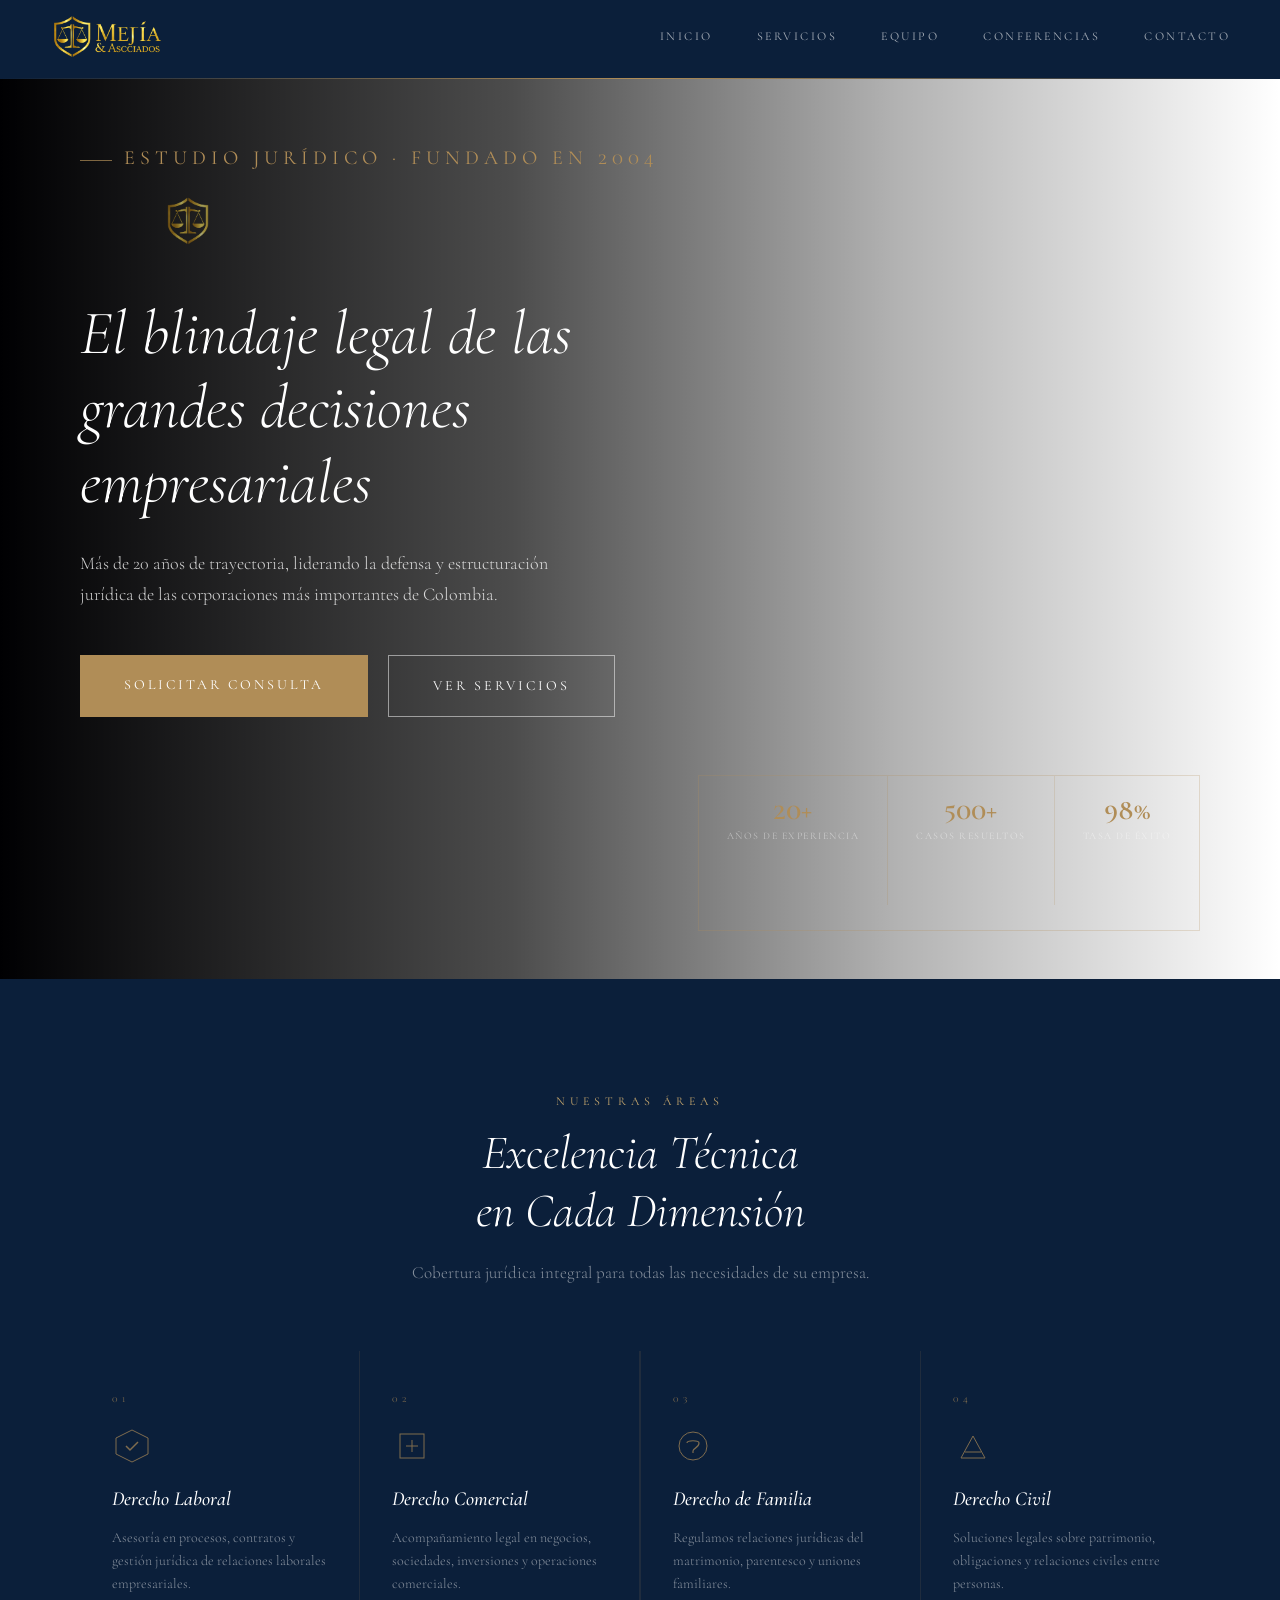
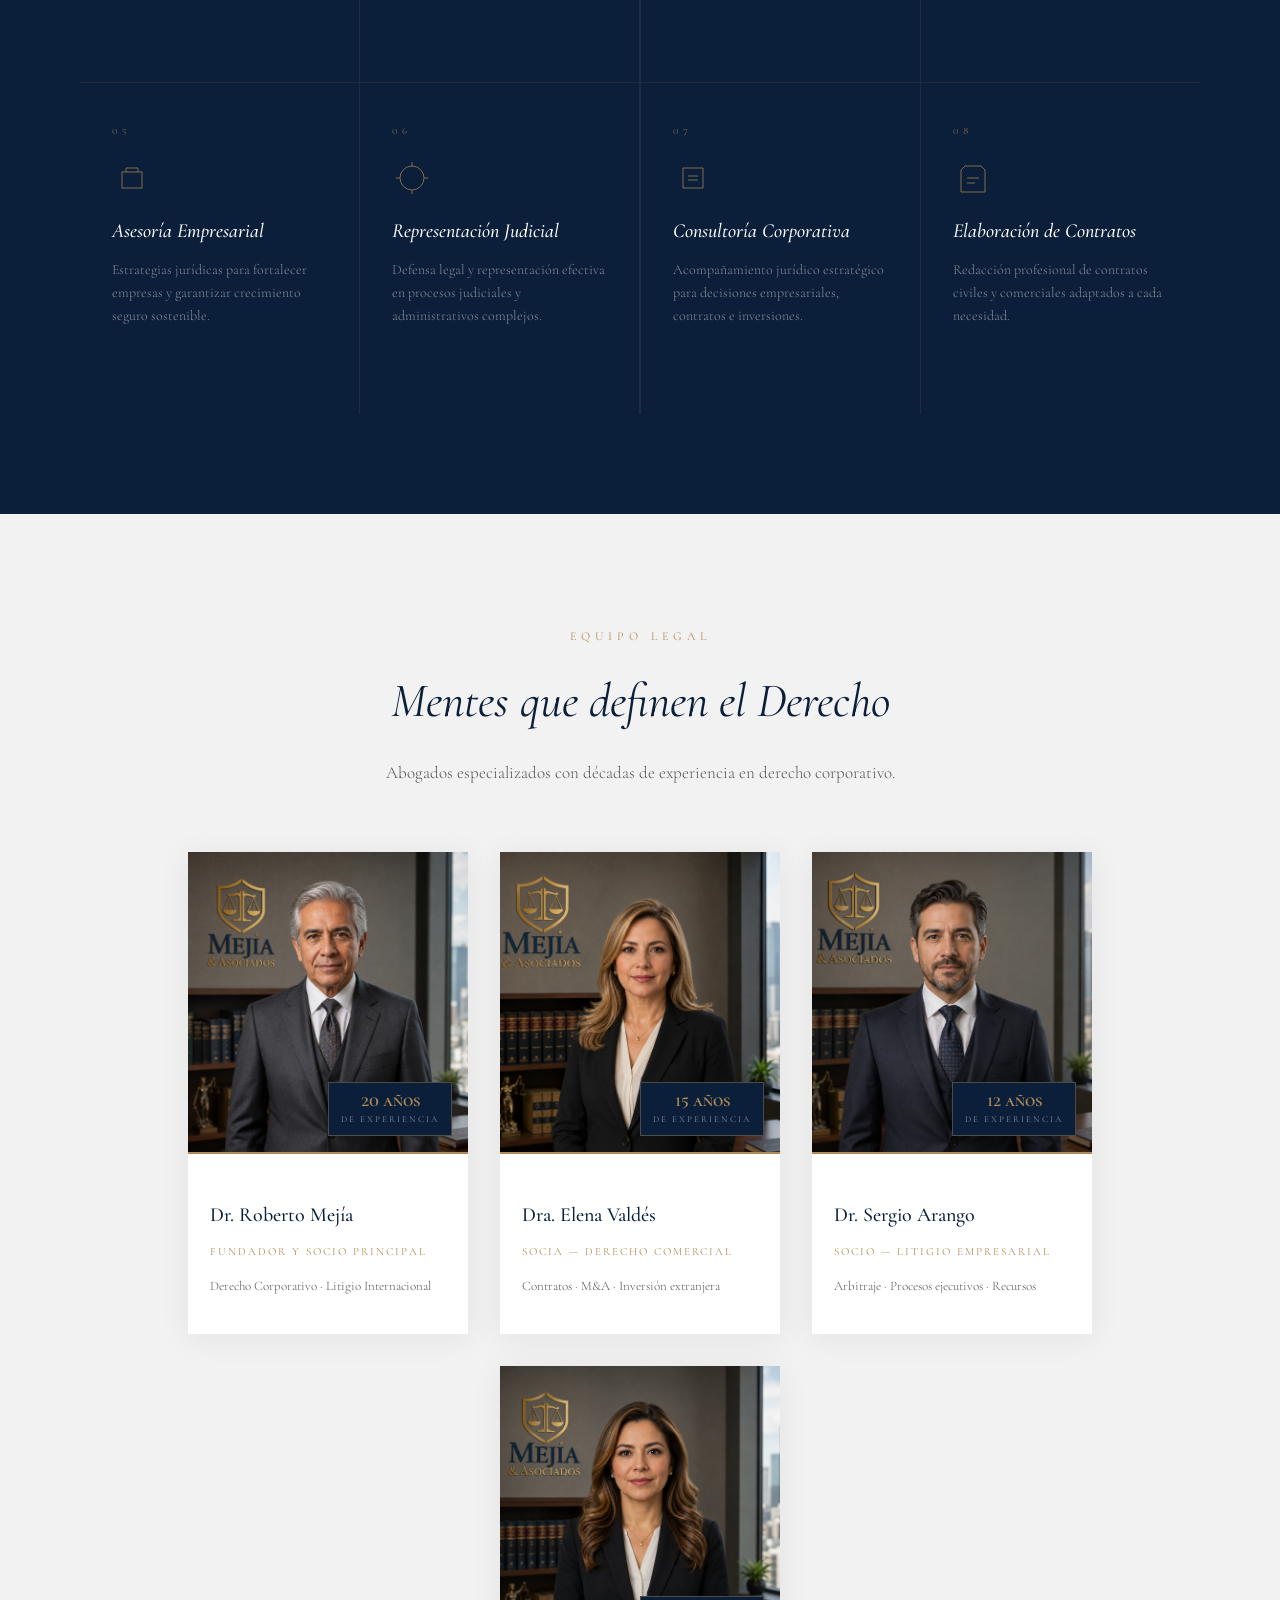
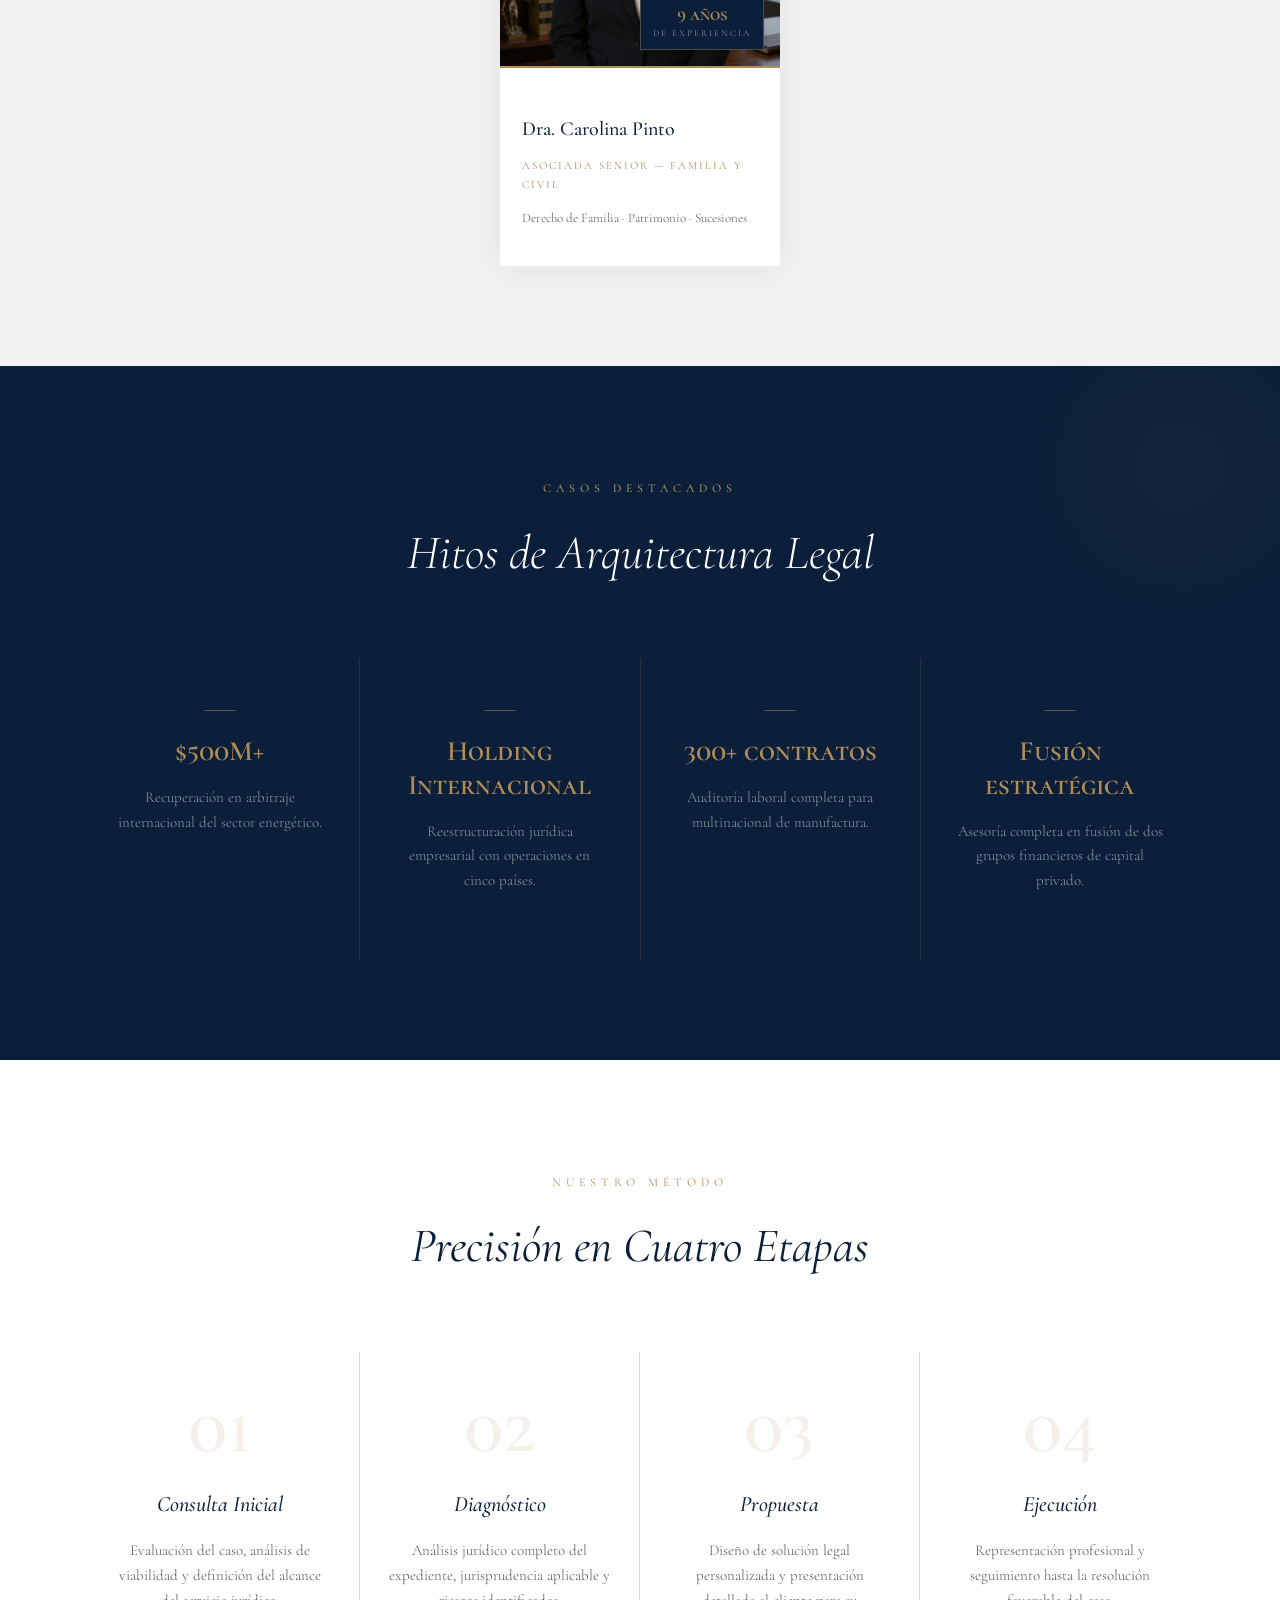
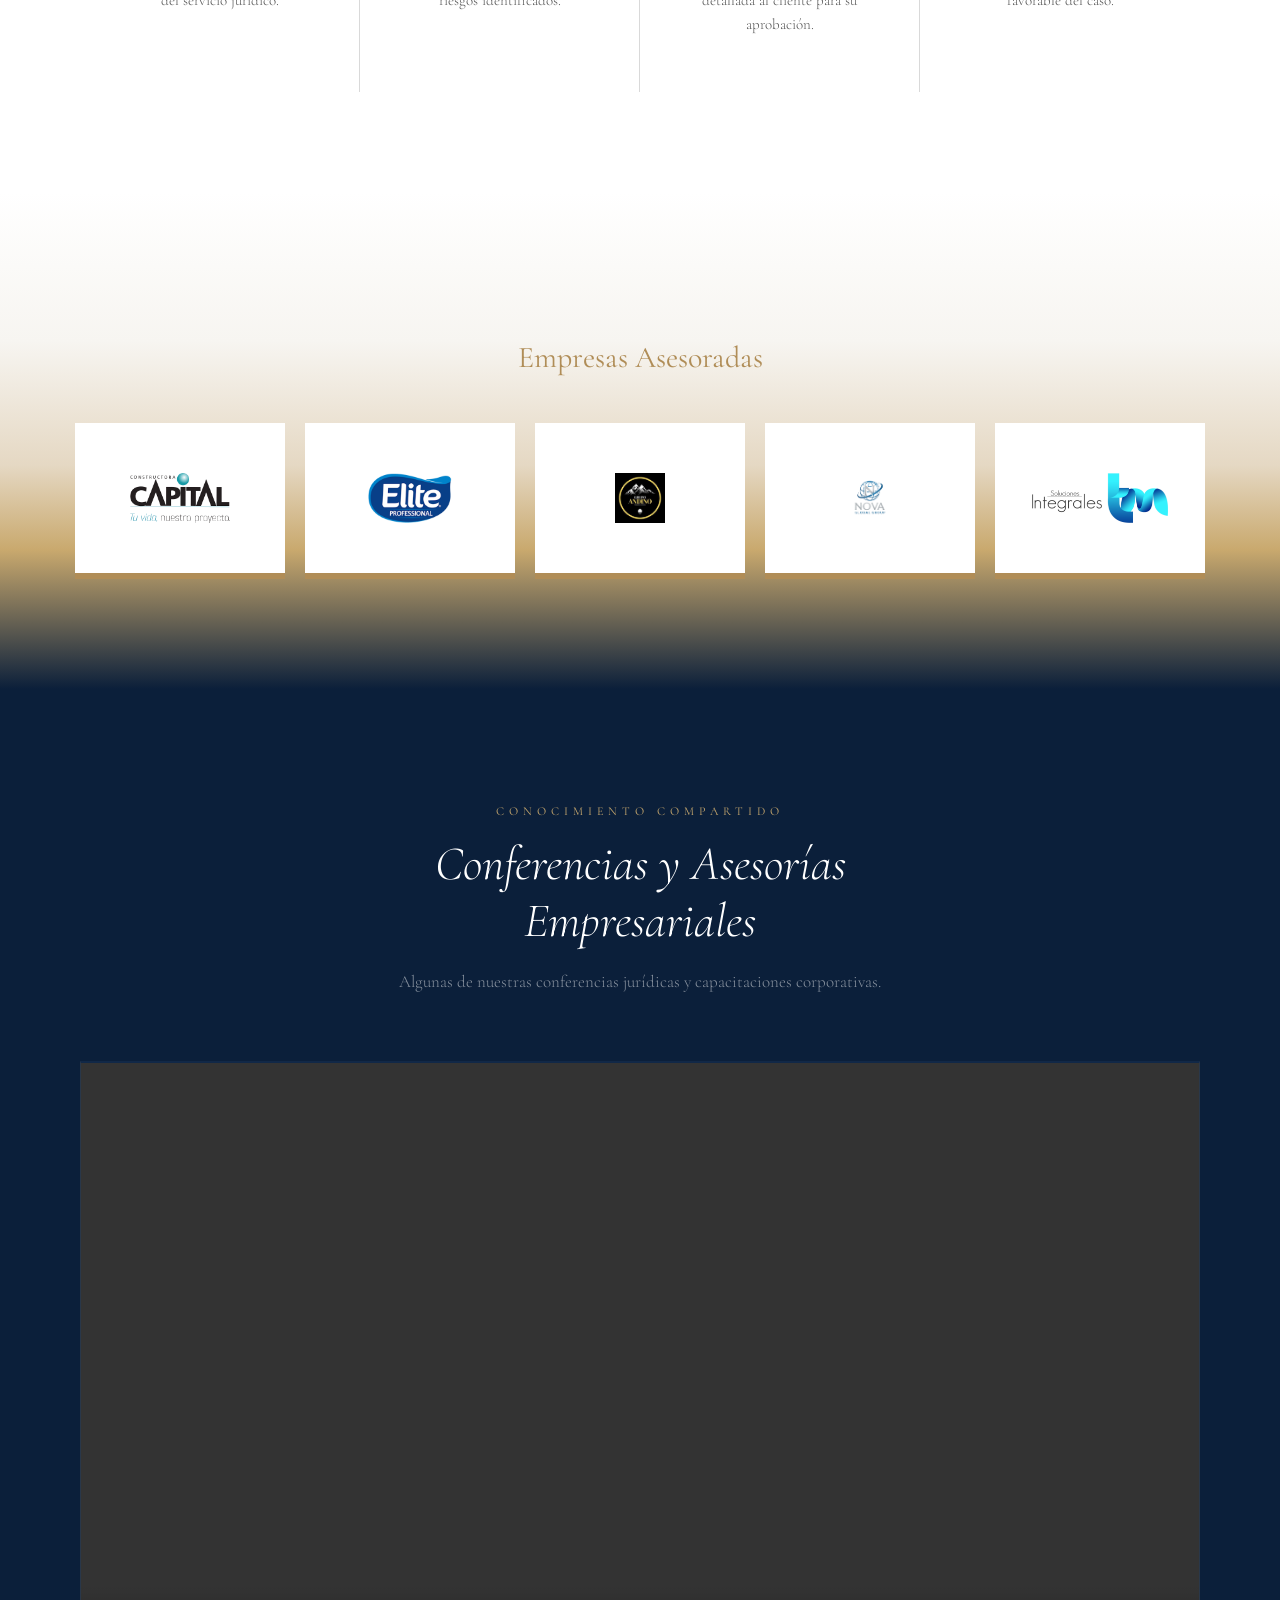
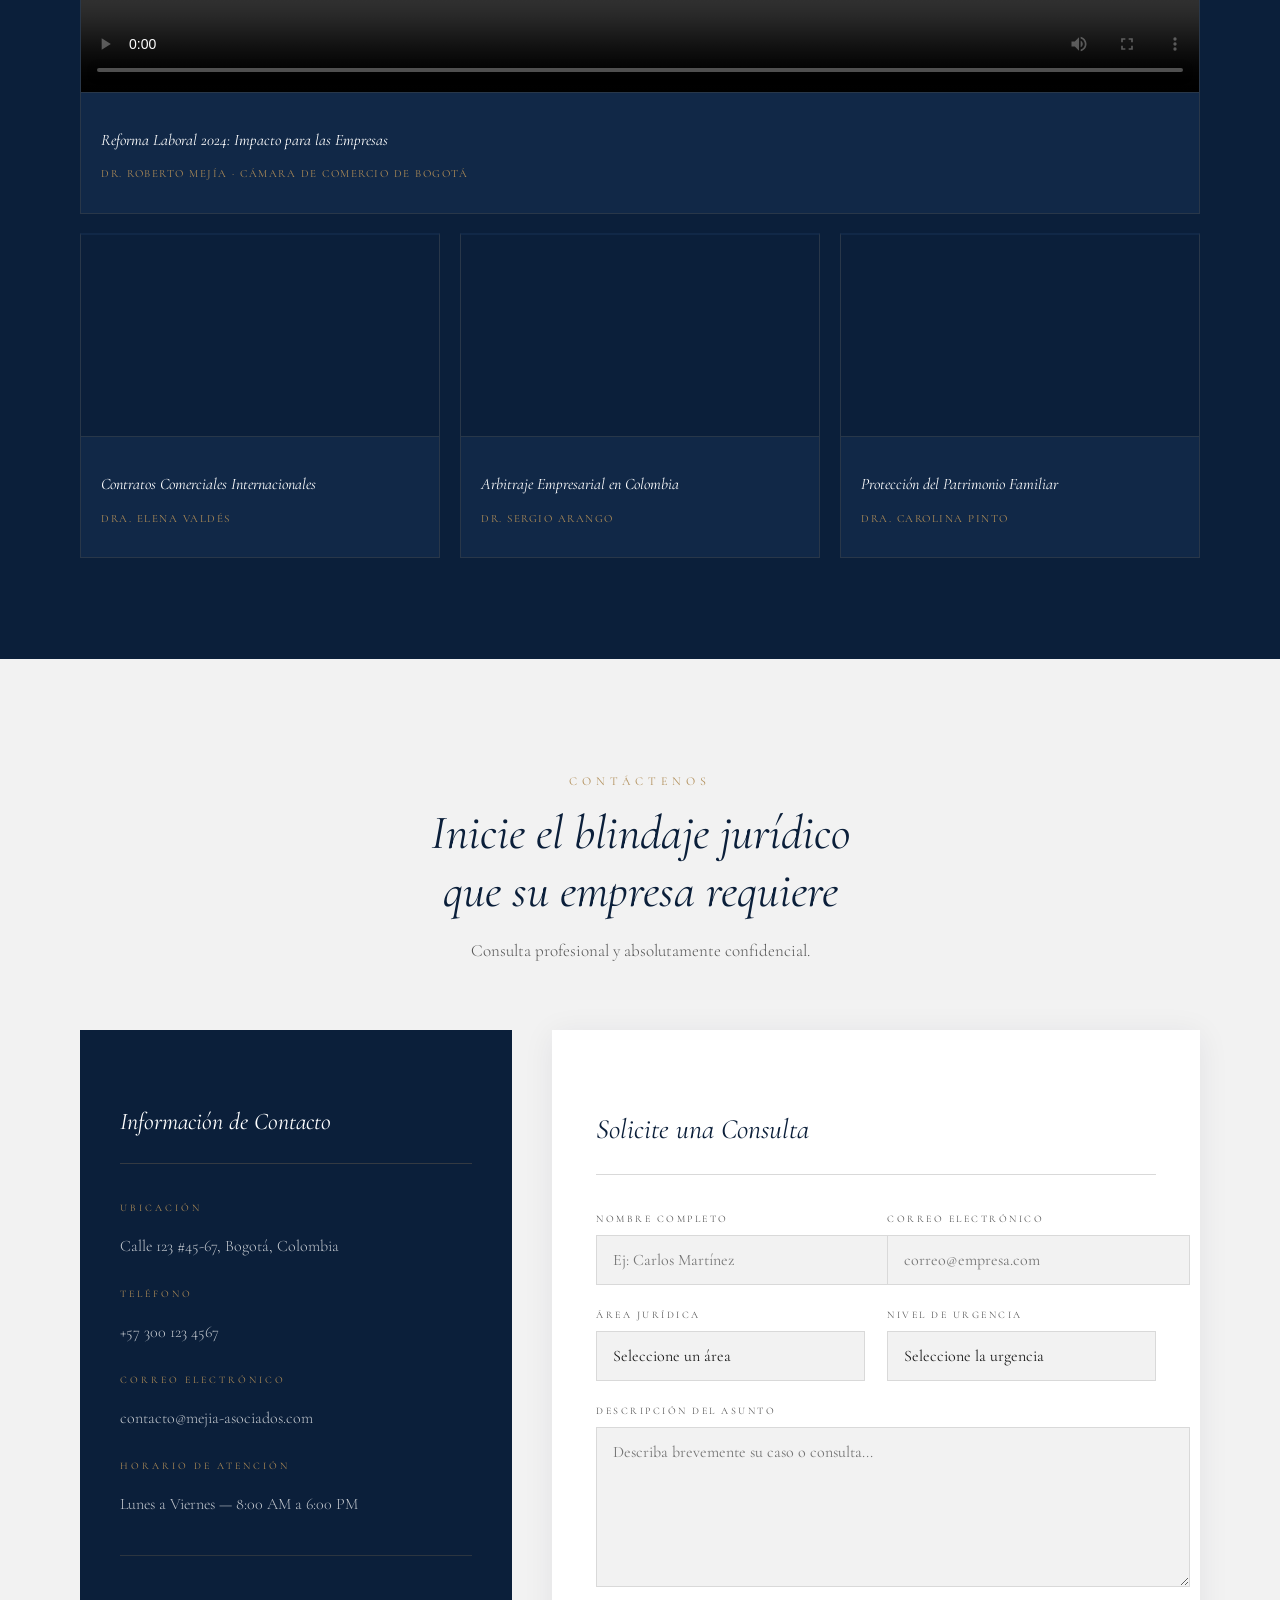
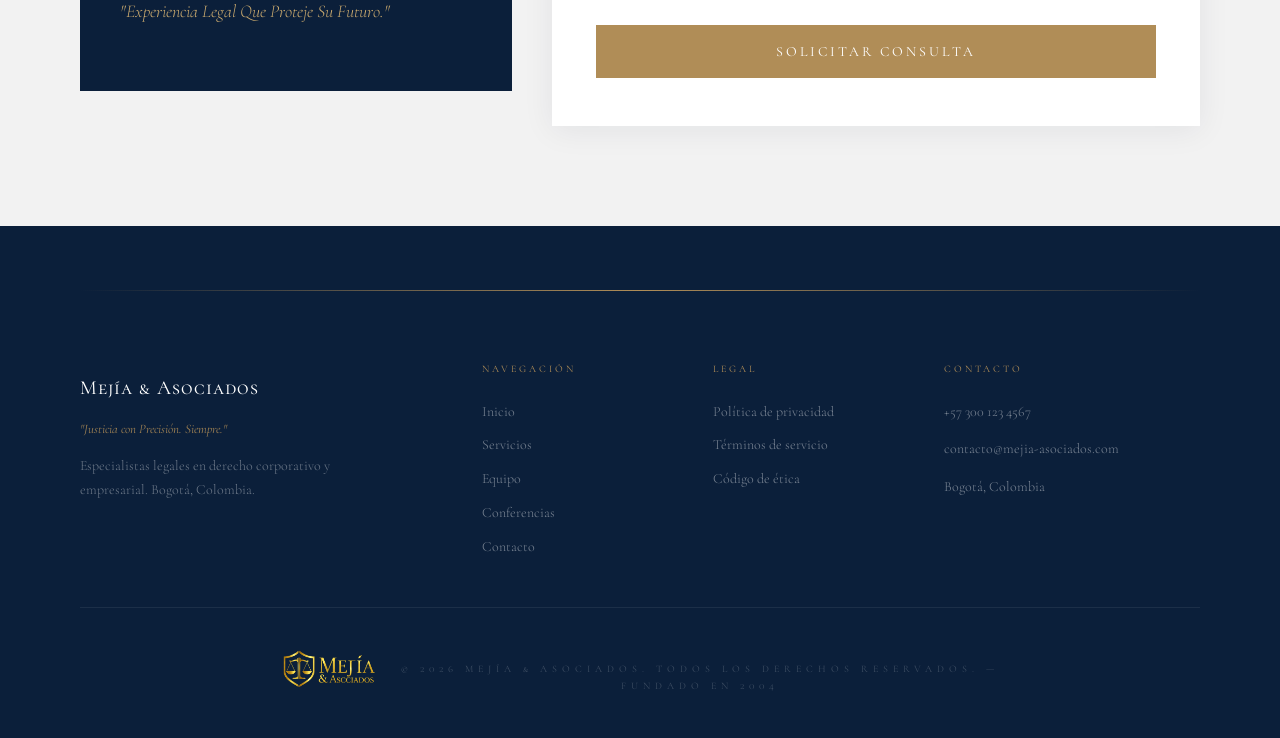
==== Abogados-main/brief.html @ e458cadb "Add files via upload" ====
<!DOCTYPE html>
<html lang="es">
<head>
    <meta charset="UTF-8">
    <meta name="viewport" content="width=device-width, initial-scale=1.0">
    <title>Mejía & Asociados — Estudio Jurídico</title>
    <link rel="stylesheet" href="style.css">
    <link rel="preconnect" href="https://fonts.googleapis.com">
    <link href="https://fonts.googleapis.com/css2?family=Cormorant+Garamond:ital,wght@0,300;0,400;0,500;0,600;0,700;1,300;1,400&family=Cormorant+SC:wght@300;400;500;600&display=swap" rel="stylesheet">
</head>
<body>


    <!--!SECCIÓN 1: ENCABEZADO
                    <!--*       Barra de navegación superior con logo y menú.
                    <!--*       El menú hamburguesa funciona con checkbox + label -->
    <header class="encabezado" id="inicio">

        <div class="encabezado__marca">
            <img class="encabezado__logo-banner"
                src="./img/logomj.png"
                alt="Mejía & Asociados">
        </div>

        <nav class="encabezado__nav" id="navegacion" role="navigation" aria-label="Navegación principal">
            <a class="enlace-nav" href="#inicio">Inicio</a>
            <a class="enlace-nav" href="#areas">Servicios</a>
            <a class="enlace-nav" href="#equipo">Equipo</a>
            <a class="enlace-nav" href="#conferencias">Conferencias</a>
            <a class="enlace-nav" href="#contacto">Contacto</a>
        </nav>

        <input type="checkbox" id="menu-activo" class="menu-activo" aria-hidden="true">
        <label for="menu-activo" class="menu-hamburguesa" aria-label="Abrir menú">
            <span></span><span></span><span></span>
        </label>

    </header>


    <!--!SECCIÓN 2: HERO / INICIO
            <!--*   Video de fondo + contenido + métricas flotantes.
            <!--*   Orden de capas (de fondo a frente):
            <!--*       1. video-fondo
            <!--*       2. degradado negro
            <!--*       3. patrón de puntos
            <!--*       4. contenido (título + botones)
            <!--*       5. métricas flotantes-->
    <section class="inicio" id="hero">

        <div class="inicio__contenedor-video">
            <video autoplay muted loop playsinline class="inicio__video-fondo">
                <source src="https://dl.dropbox.com/scl/fi/7dvm16bgu7j31hagz6p38/INTRODUCION.mp4?rlkey=zxrcnvhyy67lka468pvtw8rt9&st=ph2h5szb&dl=0" type="video/mp4">
            </video>
            <div class="inicio__degradado" aria-hidden="true"></div>
        </div>

        <div class="inicio__contenido">
            <span class="inicio__etiqueta">Estudio Jurídico · Fundado en 2004</span>

            <div class="inicio__banner" aria-hidden="true">
                <span class="banner-linea"></span>
                <img src="./img/icono_logo.png" alt="Logo Mejía & Asociados" class="inicio__logo">
                <span class="banner-linea"></span>
            </div>

            <h1 class="inicio__titulo">
                El blindaje legal de las<br>
                grandes decisiones<br>
                empresariales
            </h1>

            <p class="inicio__descripcion">
                Más de 20 años de trayectoria, liderando la defensa y estructuración
                jurídica de las corporaciones más importantes de Colombia.
            </p>

            <div class="inicio__botones">
                <a class="boton-principal" href="#contacto">Solicitar Consulta</a>
                <a class="boton-secundario" href="#areas">Ver Servicios</a>
            </div>
        </div>

        <div class="inicio__metricas" aria-hidden="true">
            <div class="inicio__metrica">
                <span class="inicio__metrica-numero">20+</span>
                <span class="inicio__metrica-texto">Años de experiencia</span>
            </div>
            <div class="inicio__metrica">
                <span class="inicio__metrica-numero">500+</span>
                <span class="inicio__metrica-texto">Casos resueltos</span>
            </div>
            <div class="inicio__metrica">
                <span class="inicio__metrica-numero">98%</span>
                <span class="inicio__metrica-texto">Tasa de éxito</span>
            </div>
        </div>

    </section>


    <!--!SECCIÓN 3: ÁREAS DE PRÁCTICA
        8 tarjetas en grid de 4 columnas.
        Los íconos son SVG inline (sin imágenes externas).
        -->
    <section class="areas" id="areas">

        <div class="areas__encabezado">
            <p class="etiqueta-seccion etiqueta-seccion--clara">Nuestras Áreas</p>
            <h2 class="areas__titulo">Excelencia Técnica<br>en Cada Dimensión</h2>
            <p class="areas__subtitulo">Cobertura jurídica integral para todas las necesidades de su empresa.</p>
        </div>

        <div class="areas__cuadricula">

            <article class="tarjeta-area">
                <span class="tarjeta-area__numero">01</span>
                <div class="tarjeta-area__icono" aria-hidden="true">
                    <svg viewBox="0 0 40 40" xmlns="http://www.w3.org/2000/svg">
                        <path d="M20 4 L36 12 L36 28 L20 36 L4 28 L4 12 Z" fill="none" stroke="#B08D57" stroke-width="1"/>
                        <path d="M14 20 L18 24 L26 16" fill="none" stroke="#B08D57" stroke-width="1.5"/>
                    </svg>
                </div>
                <h3 class="tarjeta-area__nombre">Derecho Laboral</h3>
                <p class="tarjeta-area__descripcion">Asesoría en procesos, contratos y gestión jurídica de relaciones laborales empresariales.</p>
                <span class="tarjeta-area__mas" aria-hidden="true">→
                    <span class="precio_area">$500.000</span>
                </span>
        
            </article>

            <article class="tarjeta-area">
                <span class="tarjeta-area__numero">02</span>
                <div class="tarjeta-area__icono" aria-hidden="true">
                    <svg viewBox="0 0 40 40" xmlns="http://www.w3.org/2000/svg">
                        <rect x="8" y="8" width="24" height="24" fill="none" stroke="#B08D57" stroke-width="1"/>
                        <line x1="14" y1="20" x2="26" y2="20" stroke="#B08D57" stroke-width="1"/>
                        <line x1="20" y1="14" x2="20" y2="26" stroke="#B08D57" stroke-width="1"/>
                    </svg>
                </div>
                <h3 class="tarjeta-area__nombre">Derecho Comercial</h3>
                <p class="tarjeta-area__descripcion">Acompañamiento legal en negocios, sociedades, inversiones y operaciones comerciales.</p>
                <span class="tarjeta-area__mas" aria-hidden="true">→
                        <span>$700.000</span>
                </span>
                
            </article>

            <article class="tarjeta-area">
                <span class="tarjeta-area__numero">03</span>
                <div class="tarjeta-area__icono" aria-hidden="true">
                    <svg viewBox="0 0 40 40" xmlns="http://www.w3.org/2000/svg">
                        <circle cx="20" cy="20" r="14" fill="none" stroke="#B08D57" stroke-width="1"/>
                        <path d="M14 17 C14 14 26 14 26 17 C26 22 20 22 20 25 L20 27" fill="none" stroke="#B08D57" stroke-width="1.2"/>
                    </svg>
                </div>
                <h3 class="tarjeta-area__nombre">Derecho de Familia</h3>
                <p class="tarjeta-area__descripcion">Regulamos relaciones jurídicas del matrimonio, parentesco y uniones familiares.</p>
                <span class="tarjeta-area__mas" aria-hidden="true">→
                        <span class="precio_area">$400.000</span>
                </span>
            </article>

            <article class="tarjeta-area">
                <span class="tarjeta-area__numero">04</span>
                <div class="tarjeta-area__icono" aria-hidden="true">
                    <svg viewBox="0 0 40 40" xmlns="http://www.w3.org/2000/svg">
                        <path d="M8 32 L20 10 L32 32 Z" fill="none" stroke="#B08D57" stroke-width="1"/>
                        <line x1="12" y1="26" x2="28" y2="26" stroke="#B08D57" stroke-width="1"/>
                    </svg>
                </div>
                <h3 class="tarjeta-area__nombre">Derecho Civil</h3>
                <p class="tarjeta-area__descripcion">Soluciones legales sobre patrimonio, obligaciones y relaciones civiles entre personas.</p>
                <span class="tarjeta-area__mas" aria-hidden="true">→
                    <span class="precio_area">$450.000</span>
                </span>
                
            </article>

            <article class="tarjeta-area">
                <span class="tarjeta-area__numero">05</span>
                <div class="tarjeta-area__icono" aria-hidden="true">
                    <svg viewBox="0 0 40 40" xmlns="http://www.w3.org/2000/svg">
                        <rect x="10" y="14" width="20" height="16" fill="none" stroke="#B08D57" stroke-width="1"/>
                        <path d="M14 14 L14 10 L26 10 L26 14" fill="none" stroke="#B08D57" stroke-width="1"/>
                    </svg>
                </div>
                <h3 class="tarjeta-area__nombre">Asesoría Empresarial</h3>
                <p class="tarjeta-area__descripcion">Estrategias jurídicas para fortalecer empresas y garantizar crecimiento seguro sostenible.</p>
                <span class="tarjeta-area__mas" aria-hidden="true">→
                    <span class="precio_area">$900.000</span>
                </span>
                
            </article>

            <article class="tarjeta-area">
                <span class="tarjeta-area__numero">06</span>
                <div class="tarjeta-area__icono" aria-hidden="true">
                    <svg viewBox="0 0 40 40" xmlns="http://www.w3.org/2000/svg">
                        <circle cx="20" cy="20" r="12" fill="none" stroke="#B08D57" stroke-width="1"/>
                        <path d="M20 8 L20 4 M32 20 L36 20 M20 32 L20 36 M8 20 L4 20" stroke="#B08D57" stroke-width="1"/>
                    </svg>
                </div>
                <h3 class="tarjeta-area__nombre">Representación Judicial</h3>
                <p class="tarjeta-area__descripcion">Defensa legal y representación efectiva en procesos judiciales y administrativos complejos.</p>
                <span class="tarjeta-area__mas" aria-hidden="true">→
                    <span class="precio_area">$1.2000.000</span>
                </span>
                    
            </article>

            <article class="tarjeta-area">
                <span class="tarjeta-area__numero">07</span>
                <div class="tarjeta-area__icono" aria-hidden="true">
                    <svg viewBox="0 0 40 40" xmlns="http://www.w3.org/2000/svg">
                        <path d="M10 10 L30 10 L30 30 L10 30 Z" fill="none" stroke="#B08D57" stroke-width="1"/>
                        <line x1="15" y1="18" x2="25" y2="18" stroke="#B08D57" stroke-width="1"/>
                        <line x1="15" y1="22" x2="25" y2="22" stroke="#B08D57" stroke-width="1"/>
                    </svg>
                </div>
                <h3 class="tarjeta-area__nombre">Consultoría Corporativa</h3>
                <p class="tarjeta-area__descripcion">Acompañamiento jurídico estratégico para decisiones empresariales, contratos e inversiones.</p>
                <span class="tarjeta-area__mas" aria-hidden="true">→
                    <span class="precio_area">$1.500.000</span>
                </span>
                
            </article>

            <article class="tarjeta-area">
                <span class="tarjeta-area__numero">08</span>
                <div class="tarjeta-area__icono" aria-hidden="true">
                    <svg viewBox="0 0 40 40" xmlns="http://www.w3.org/2000/svg">
                        <path d="M12 8 L28 8 L32 12 L32 34 L8 34 L8 12 Z" fill="none" stroke="#B08D57" stroke-width="1"/>
                        <line x1="14" y1="20" x2="26" y2="20" stroke="#B08D57" stroke-width="1"/>
                        <line x1="14" y1="25" x2="22" y2="25" stroke="#B08D57" stroke-width="1"/>
                    </svg>
                </div>
                <h3 class="tarjeta-area__nombre">Elaboración de Contratos</h3>
                <p class="tarjeta-area__descripcion">Redacción profesional de contratos civiles y comerciales adaptados a cada necesidad.</p>
                <span class="tarjeta-area__mas" aria-hidden="true">→
                    <span class="precio_area">$350.000</span>
                </span>
                
            </article>

        </div>

    </section>


    <!--!SECCIÓN 4: EQUIPO LEGAL
        <!--*       4 tarjetas de abogados con foto, nombre, cargo y especialidad.
        <!--*       Técnica: Grid de 1 celda en la imagen para superponer capas
        <!--*       (texto de fondo ::before, foto, velo, badge de años)
        
        -->
    <section class="equipo" id="equipo">

        <div class="equipo__encabezado">
            <p class="etiqueta-seccion">Equipo Legal</p>
            <h2 class="equipo__titulo">Mentes que definen el Derecho</h2>
            <p class="equipo__subtitulo">Abogados especializados con décadas de experiencia en derecho corporativo.</p>
        </div>

        <div class="equipo__cuadricula">

            <article class="tarjeta-abogado">
                <div class="tarjeta-abogado__imagen-contenedor">
                    <img src="./img/brief_img/roberto_mejia.png" alt="Dr. Roberto Mejía" class="tarjeta-abogado__imagen">
                    <div class="tarjeta-abogado__velo" aria-hidden="true"></div>
                    <div class="tarjeta-abogado__anios">
                        <span>20 años</span>
                        <small>de experiencia</small>
                    </div>
                </div>
                <div class="tarjeta-abogado__info">
                    <h3 class="tarjeta-abogado__nombre">Dr. Roberto Mejía</h3>
                    <p class="tarjeta-abogado__cargo">Fundador y Socio Principal</p>
                    <p class="tarjeta-abogado__especialidad">Derecho Corporativo · Litigio Internacional</p>
                </div>
            </article>

            <article class="tarjeta-abogado">
                <div class="tarjeta-abogado__imagen-contenedor">
                    <img src="./img/brief_img/elena_valdes.png" alt="Dra. Elena Valdés" class="tarjeta-abogado__imagen">
                    <div class="tarjeta-abogado__velo" aria-hidden="true"></div>
                    <div class="tarjeta-abogado__anios">
                        <span>15 años</span>
                        <small>de experiencia</small>
                    </div>
                </div>
                <div class="tarjeta-abogado__info">
                    <h3 class="tarjeta-abogado__nombre">Dra. Elena Valdés</h3>
                    <p class="tarjeta-abogado__cargo">Socia — Derecho Comercial</p>
                    <p class="tarjeta-abogado__especialidad">Contratos · M&A · Inversión extranjera</p>
                </div>
            </article>

            <article class="tarjeta-abogado">
                <div class="tarjeta-abogado__imagen-contenedor">
                    <img src="./img/brief_img/sergio_arango.png" alt="Dr. Sergio Arango" class="tarjeta-abogado__imagen">
                    <div class="tarjeta-abogado__velo" aria-hidden="true"></div>
                    <div class="tarjeta-abogado__anios">
                        <span>12 años</span>
                        <small>de experiencia</small>
                    </div>
                </div>
                <div class="tarjeta-abogado__info">
                    <h3 class="tarjeta-abogado__nombre">Dr. Sergio Arango</h3>
                    <p class="tarjeta-abogado__cargo">Socio — Litigio Empresarial</p>
                    <p class="tarjeta-abogado__especialidad">Arbitraje · Procesos ejecutivos · Recursos</p>
                </div>
            </article>

            <article class="tarjeta-abogado">
                <div class="tarjeta-abogado__imagen-contenedor">
                    <img src="./img/brief_img/carolina_pinto.png" alt="Dra. Carolina Pinto" class="tarjeta-abogado__imagen">
                    <div class="tarjeta-abogado__velo" aria-hidden="true"></div>
                    <div class="tarjeta-abogado__anios">
                        <span>9 años</span>
                        <small>de experiencia</small>
                    </div>
                </div>
                <div class="tarjeta-abogado__info">
                    <h3 class="tarjeta-abogado__nombre">Dra. Carolina Pinto</h3>
                    <p class="tarjeta-abogado__cargo">Asociada Senior — Familia y Civil</p>
                    <p class="tarjeta-abogado__especialidad">Derecho de Familia · Patrimonio · Sucesiones</p>
                </div>
            </article>

        </div>

    </section>


    <!--!SECCIÓN 5: HITOS / CASOS DESTACADOS
        <!--*        4 tarjetas de casos de éxito (sin nombres reales).
        <!--*        Grid de 4 columnas con separadores dorados.-->
    <section class="hitos" id="hitos">

        <div class="hitos__encabezado">
            <p class="etiqueta-seccion etiqueta-seccion--clara">Casos Destacados</p>
            <h2 class="hitos__titulo">Hitos de Arquitectura Legal</h2>
        </div>

        <div class="hitos__cuadricula">

            <article class="tarjeta-hito">
                <div class="tarjeta-hito__ornamento" aria-hidden="true"></div>
                <span class="tarjeta-hito__cifra">$500M+</span>
                <p class="tarjeta-hito__descripcion">Recuperación en arbitraje internacional del sector energético.</p>
            </article>

            <article class="tarjeta-hito">
                <div class="tarjeta-hito__ornamento" aria-hidden="true"></div>
                <span class="tarjeta-hito__cifra">Holding Internacional</span>
                <p class="tarjeta-hito__descripcion">Reestructuración jurídica empresarial con operaciones en cinco países.</p>
            </article>

            <article class="tarjeta-hito">
                <div class="tarjeta-hito__ornamento" aria-hidden="true"></div>
                <span class="tarjeta-hito__cifra">300+ contratos</span>
                <p class="tarjeta-hito__descripcion">Auditoría laboral completa para multinacional de manufactura.</p>
            </article>

            <article class="tarjeta-hito">
                <div class="tarjeta-hito__ornamento" aria-hidden="true"></div>
                <span class="tarjeta-hito__cifra">Fusión estratégica</span>
                <p class="tarjeta-hito__descripcion">Asesoría completa en fusión de dos grupos financieros de capital privado.</p>
            </article>

        </div>

    </section>


    <!--!SECCIÓN 6: NUESTRO MÉTODO
        <!--*        4 pasos del proceso jurídico en grid de 4 columnas.
        <!--*        Los pasos se separan con border-right (no gap).-->
    <section class="metodo" id="metodo">

        <div class="metodo__encabezado">
            <p class="etiqueta-seccion">Nuestro Método</p>
            <h2 class="metodo__titulo">Precisión en Cuatro Etapas</h2>
        </div>

        <div class="metodo__pasos">

            <article class="paso">
                <div class="paso__numero" aria-hidden="true">01</div>
                <h3 class="paso__nombre">Consulta Inicial</h3>
                <p class="paso__descripcion">Evaluación del caso, análisis de viabilidad y definición del alcance del servicio jurídico.</p>
            </article>

            <article class="paso">
                <div class="paso__numero" aria-hidden="true">02</div>
                <h3 class="paso__nombre">Diagnóstico</h3>
                <p class="paso__descripcion">Análisis jurídico completo del expediente, jurisprudencia aplicable y riesgos identificados.</p>
            </article>

            <article class="paso">
                <div class="paso__numero" aria-hidden="true">03</div>
                <h3 class="paso__nombre">Propuesta</h3>
                <p class="paso__descripcion">Diseño de solución legal personalizada y presentación detallada al cliente para su aprobación.</p>
            </article>

            <article class="paso">
                <div class="paso__numero" aria-hidden="true">04</div>
                <h3 class="paso__nombre">Ejecución</h3>
                <p class="paso__descripcion">Representación profesional y seguimiento hasta la resolución favorable del caso.</p>
            </article>

        </div>

    </section>


    <!--!SECCIÓN 7: EMPRESAS ASESORADAS
        <!--*        Logos de clientes en tarjetas con efecto hover luminoso.
        <!--*        Flexbox con wrap para acomodar automáticamente.
        <!--*        Fondo con gradiente vertical de blanco a azul oscuro.-->
    <section class="clientes" id="clientes">

        <p class="clientes__titulo">Empresas Asesoradas</p>

        <div class="clientes__carrusel">

            <div class="cliente-card">
                <img src="./img/Empresas_Asesoradas/capital.png" alt="Capital" class="clientes__logo">
            </div>

            <div class="cliente-card">
                <img src="./img/Empresas_Asesoradas/elite.png" alt="Elite" class="clientes__logo">
            </div>

            <div class="cliente-card">
                <img src="./img/Empresas_Asesoradas/grupoandino.jpg" alt="Grupo Andino" class="clientes__logo">
            </div>

            <div class="cliente-card">
                <img src="./img/Empresas_Asesoradas/inversionesnova.png" alt="Inversiones Nova" class="clientes__logo">
            </div>

            <div class="cliente-card">
                <img src="./img/Empresas_Asesoradas/sas.jpg" alt="SAS" class="clientes__logo">
            </div>

        </div>

    </section>


    <!--!SECCIÓN 8: CONFERENCIAS
        1 video principal con audio (ocupa 3 columnas) +
        3 videos secundarios en silencio y bucle automático.
        Grid de 3 columnas con 2 filas.
        El badge "Con Audio" se superpone al video con grid de 1 celda.
        -->
    <section class="conferencias" id="conferencias">

        <div class="conferencias__encabezado">
            <p class="etiqueta-seccion etiqueta-seccion--clara">Conocimiento Compartido</p>
            <h2 class="conferencias__titulo">Conferencias y Asesorías Empresariales</h2>
            <p class="conferencias__subtitulo">Algunas de nuestras conferencias jurídicas y capacitaciones corporativas.</p>
        </div>

        <div class="conferencias__videos">

            <!--!Video principal: con audio, ocupa las 3 columnas-->
            <div class="video-item video-item--principal">
                <div class="video-item__contenedor-video">
                    <video controls class="video-item__video">
                        <source src="https://www.dropbox.com/scl/fi/da8huxbl7e1a9so7513sp/video-audio.mp4?rlkey=f7fycwsqpl5ryyzwunmu6elsj&st=fj9fb3v1&raw=1" type="video/mp4">
                    </video>
                    <div class="video-item__etiqueta">
                        <span class="video-item__badge">Con Audio</span>
                    </div>
                </div>
                <div class="video-item__info">
                    <h3 class="video-item__titulo">Reforma Laboral 2024: Impacto para las Empresas</h3>
                    <p class="video-item__subtitulo">Dr. Roberto Mejía · Cámara de Comercio de Bogotá</p>
                </div>
            </div>

    <!--! Videos secundarios: silencio, bucle automático -->
        <!--?Contratos Comerciales Internacionales-->
            <div class="video-item">
                <video autoplay muted loop playsinline class="video-item__video">
                    <source src="https://www.dropbox.com/scl/fi/49qkmchbrx90k1cjaxmil/Contratos-Comerciales-Internacionales.mp4?rlkey=ghr5cp1n3lfyucv2nmz4t76yz&st=nwx87j7l&raw=1" type="video/mp4">
                </video>
                <div class="video-item__info">
                    <h3 class="video-item__titulo">Contratos Comerciales Internacionales</h3>
                    <p class="video-item__subtitulo">Dra. Elena Valdés</p>
                </div>
            </div>
        <!--?Arbitraje Empresarial en Colombia-->
            <div class="video-item">
                <video autoplay muted loop playsinline class="video-item__video">
                    <source src="https://www.dropbox.com/scl/fi/8lb0yv31gbokz2l2rsobe/Arbitraje-Empresarial.mov?rlkey=1eo2l21rj88b1y1ir0jie8w5i&st=9xyc2bgj&raw=1" type="video/mp4">
                </video>
                <div class="video-item__info">
                    <h3 class="video-item__titulo">Arbitraje Empresarial en Colombia</h3>
                    <p class="video-item__subtitulo">Dr. Sergio Arango</p>
                </div>
            </div>
        <!--?Protección del Patrimonio Familiar-->
            <div class="video-item">
                <video autoplay muted loop playsinline class="video-item__video">
                    <source src="https://www.dropbox.com/scl/fi/nwhmu39efbux3f1efj9f8/Protecci-n-Patrimonial.mov?rlkey=571ust9jc1db6hrhrfta4wljt&st=mgasiass&raw=1" type="video/mp4">
                </video>
                <div class="video-item__info">
                    <h3 class="video-item__titulo">Protección del Patrimonio Familiar</h3>
                    <p class="video-item__subtitulo">Dra. Carolina Pinto</p>
                </div>
            </div>

        </div>

    </section>


    <!--!SECCIÓN 9: CONTACTO
        2 columnas: información de contacto + formulario.
        El formulario interno usa grid de 2 columnas.
        Los campos "completo" usan grid-column: 1 / -1.-->
    <section class="contacto" id="contacto">

        <div class="contacto__encabezado">
            <p class="etiqueta-seccion">Contáctenos</p>
            <h2 class="contacto__titulo">Inicie el blindaje jurídico<br>que su empresa requiere</h2>
            <p class="contacto__subtitulo">Consulta profesional y absolutamente confidencial.</p>
        </div>

        <div class="contacto__cuadricula">

            <div class="info-contacto">
                <h3 class="info-contacto__titulo">Información de Contacto</h3>
                <div class="item-contacto">
                    <span class="item-contacto__etiqueta">Ubicación</span>
                    <p class="item-contacto__valor">Calle 123 #45-67, Bogotá, Colombia</p>
                </div>
                <div class="item-contacto">
                    <span class="item-contacto__etiqueta">Teléfono</span>
                    <p class="item-contacto__valor">+57 300 123 4567</p>
                </div>
                <div class="item-contacto">
                    <span class="item-contacto__etiqueta">Correo electrónico</span>
                    <p class="item-contacto__valor">contacto@mejia-asociados.com</p>
                </div>
                <div class="item-contacto">
                    <span class="item-contacto__etiqueta">Horario de atención</span>
                    <p class="item-contacto__valor">Lunes a Viernes — 8:00 AM a 6:00 PM</p>
                </div>
                <div class="info-contacto__eslogan">
                    <p>"Experiencia Legal Que Proteje Su Futuro."</p>
                </div>
            </div>

            <div class="formulario-contenedor">
                <h3 class="formulario-contenedor__titulo">Solicite una Consulta</h3>

                <div class="formulario">

                    <div class="campo">
                        <label class="campo__etiqueta" for="nombre">Nombre completo</label>
                        <input class="campo__entrada" type="text" id="nombre" name="nombre" placeholder="Ej: Carlos Martínez" required>
                    </div>

                    <div class="campo">
                        <label class="campo__etiqueta" for="correo">Correo electrónico</label>
                        <input class="campo__entrada" type="email" id="correo" name="correo" placeholder="correo@empresa.com" required>
                    </div>

                    <div class="campo">
                        <label class="campo__etiqueta" for="area">Área jurídica</label>
                        <select class="campo__entrada campo__entrada--select" id="area" name="area">
                            <option value="" disabled selected>Seleccione un área</option>
                            <option value="laboral">Derecho Laboral</option>
                            <option value="comercial">Derecho Comercial</option>
                            <option value="civil">Derecho Civil</option>
                            <option value="familia">Derecho de Familia</option>
                            <option value="empresarial">Asesoría Empresarial</option>
                            <option value="contratos">Elaboración de Contratos</option>
                        </select>
                    </div>

                    <div class="campo">
                        <label class="campo__etiqueta" for="urgencia">Nivel de urgencia</label>
                        <select class="campo__entrada campo__entrada--select" id="urgencia" name="urgencia">
                            <option value="" disabled selected>Seleccione la urgencia</option>
                            <option value="normal">Normal — En los próximos días</option>
                            <option value="prioritario">Prioritario — Esta semana</option>
                            <option value="urgente">Urgente — Hoy mismo</option>
                        </select>
                    </div>

                    <div class="campo campo--completo">
                        <label class="campo__etiqueta" for="mensaje">Descripción del asunto</label>
                        <textarea class="campo__entrada campo__entrada--textarea" id="mensaje" name="mensaje"
                            placeholder="Describa brevemente su caso o consulta..." rows="5"></textarea>
                    </div>

                    <div class="campo campo--completo">
                        <button type="button" class="boton-principal boton-principal--formulario">
                            Solicitar Consulta
                        </button>
                    </div>

                </div>

            </div>

        </div>

    </section>


    <!--! SECCIÓN 10: PIE DE PÁGINA
        Grid de 4 columnas con proporciones distintas (2fr 1fr 1fr 1.5fr).
        El ::before del footer agrega la línea dorada superior.
        -->
    <footer class="pie">

        <div class="pie__cuadricula">

            <div class="pie__marca">
                <p class="pie__siglas">Mejía & Asociados</p>
                <p class="pie__eslogan-footer">"Justicia con Precisión. Siempre."</p>
                <p class="pie__descripcion">Especialistas legales en derecho corporativo y empresarial. Bogotá, Colombia.</p>
            </div>

            <div class="pie__navegacion">
                <p class="pie__nav-titulo">Navegación</p>
                <nav aria-label="Pie de página">
                    <a class="pie__enlace" href="#inicio">Inicio</a>
                    <a class="pie__enlace" href="#areas">Servicios</a>
                    <a class="pie__enlace" href="#equipo">Equipo</a>
                    <a class="pie__enlace" href="#conferencias">Conferencias</a>
                    <a class="pie__enlace" href="#contacto">Contacto</a>
                </nav>
            </div>

            <div class="pie__legal">
                <p class="pie__nav-titulo">Legal</p>
                <nav aria-label="Legal">
                    <a class="pie__enlace" href="#">Política de privacidad</a>
                    <a class="pie__enlace" href="#">Términos de servicio</a>
                    <a class="pie__enlace" href="#">Código de ética</a>
                </nav>
            </div>

            <div class="pie__contacto-rapido">
                <p class="pie__nav-titulo">Contacto</p>
                <p class="pie__dato">+57 300 123 4567</p>
                <p class="pie__dato">contacto@mejia-asociados.com</p>
                <p class="pie__dato">Bogotá, Colombia</p>
            </div>

        </div>

        <div class="pie__linea-inferior">
            <img id="pie__logo-banner"
                src="./img/logomj.png"
                alt="Mejía & Asociados">
            <p class="pie__derechos">© 2026 Mejía & Asociados. Todos los derechos reservados. — Fundado en 2004</p>
        </div>

    </footer>


</body>
</html>
---- Abogados-main/style.css ----
/*? ESTILOS — FIRMA DE ABOGADOS MjA
    /*?     Mejía & Asociados Estudio Jurídico
    /*?     TÉCNICAS QUE USAMOS PARA ETA PAGINA WEB:
    /*?    CSS Grid (hero, áreas, hitos, método, conferencias, contacto, pie)
    /*?    Flexbox (encabezado, equipo, botones, pie nav)
    /*?    Pseudoelementos ::before y ::after
    /*?    Pseudoclases :hover, :focus, :focus-visible, :last-child
    /*?    Variables CSS en :root
    /*?   Responsividad con 5 breakpoints
    /*?   prefers-reduced-motion para accesibilidad

    PROHIBICIONES CUMPLIDAS:
            Sin position (excepto donde es imprescindible)
            Sin z-index
            Sin frameworks CSS
            Sin JavaScript
            Sin float
            Sin br para separar elementos
            Sin tabla para maquetar
*/


/*!1. VARIABLES CSS*/
    /**     Aquí se definen todos los colores, fuentes y espaciados
    /**     del sitio. Se usan con var(--nombre) en todo el CSS.
*/
:root {
    --color-azul:          #0B1F3A;
    --color-azul-medio:    #112847;
    --color-gris:          #D9D9D9;
    --color-gris-suave:    #F2F2F2;
    --color-blanco:        #FFFFFF;
    --color-dorado:        #B08D57;
    --color-dorado-claro:  #C9A96E;
    --color-dorado-oscuro: #8A6B3A;
    --color-texto:         #1a1a1a;
    --color-texto-suave:   #555555;

    --fuente-principal:  'Cormorant Garamond', Georgia, serif;
    --fuente-versalitas: 'Cormorant SC', Georgia, serif;

    --espaciado-xs:  8px;
    --espaciado-s:   16px;
    --espaciado-m:   32px;
    --espaciado-l:   64px;
    --espaciado-xl:  100px;

    --padding-lateral: 80px;

    --line-height-body:   1.7;
    --line-height-titulo: 1.2;
    --line-height-texto:  1.65;

    --sombra-tarjeta:       0 4px 30px rgba(11, 31, 58, 0.07);
    --sombra-tarjeta-hover: 0 20px 60px rgba(11, 31, 58, 0.15);

    --transicion: 0.35s ease;
}



/*!2. RESET Y BASE
    /**     Elimina márgenes y padding por defecto del navegador.
    /**     box-sizing: border-box hace que padding y border no sumen al ancho. */
*::before,
*::after {
    margin: 0;
    padding: 0;
    box-sizing: border-box;
    
}

html {
    scroll-behavior: smooth;
    
    
}

body {
    font-family: var(--fuente-principal);
    color: var(--color-texto);
    background-color: var(--color-blanco);
    font-size: 18px;
    line-height: var(--line-height-body);
    overflow-x: hidden;
    margin: 0;
    
}

img {
    display: block;
    max-width: 100%;
    background-color: transparent;
    height: 50px;
    
}

a {
    text-decoration: none;
    color: inherit;
}


/*!3. UTILIDADES
    /** Clases reutilizables en varias secciones del sitio.*/

.etiqueta-seccion {
    font-family: var(--fuente-versalitas);
    font-size: 12px;
    letter-spacing: 5px;
    text-transform: uppercase;
    color: var(--color-dorado);
    margin-bottom: var(--espaciado-xs);
    display: block;
}

.etiqueta-seccion--clara {
    color: var(--color-dorado-claro);
}


/*!4. BOTONES
    /**      Dos estilos: principal (fondo dorado) y secundario (borde blanco).
    /**      El ::before de boton-principal crea el efecto de barrido al hover.*/

.boton-principal {
    display: inline-block;
    font-family: var(--fuente-versalitas);
    font-size: 14px;
    letter-spacing: 3px;
    text-transform: uppercase;
    background-color: var(--color-dorado);
    background-image: linear-gradient(to right, rgba(255,255,255,0.15) 0%, rgba(255,255,255,0.15) 100%);
    background-size: 0% 100%;
    background-repeat: no-repeat;
    color: var(--color-blanco);
    border: none;
    padding: 18px 44px;
    cursor: pointer;
    transition: background-color var(--transicion), transform var(--transicion), background-size var(--transicion);
    overflow: hidden;
}

.boton-principal:hover {
    background-color: var(--color-dorado-oscuro);
    background-size: 100% 100%;
    transform: translateY(-2px);
}

.boton-secundario {
    display: inline-block;
    font-family: var(--fuente-versalitas);
    font-size: 14px;
    letter-spacing: 3px;
    text-transform: uppercase;
    background-color: transparent;
    color: var(--color-blanco);
    border: 1px solid rgba(255, 255, 255, 0.5);
    padding: 18px 44px;
    cursor: pointer;
    transition: border-color var(--transicion), color var(--transicion), background-color var(--transicion);
}

.boton-secundario:hover {
    border-color: var(--color-dorado);
    color: var(--color-dorado);
    background-color: rgba(176, 141, 87, 0.08);
}

.boton-principal--formulario {
    width: 100%;
    padding: 18px;
    margin-top: var(--espaciado-s);
    font-size: 14px;
}


/*!5. ENCABEZADO
    /**      Barra superior con logo y navegación.
    /**      Menú hamburguesa: checkbox invisible controla la visibilidad del nav
    /**      con el selector CSS: input:checked - nav*/

.encabezado {
    display: flex;
    align-items: center;
    justify-content: space-between;
    background-color: var(--color-azul);
    border-bottom: 1px solid transparent;
    border-image: linear-gradient(to right, transparent, var(--color-dorado), transparent) 1;
}

.encabezado__marca {
    display: flex;
    align-items: center;
    gap: var(--espaciado-s);
}

.encabezado__logo-banner {
    height: 78px;
    width: auto;
    display: block;
    margin-left: 50px;
}

.encabezado__nav {
    display: flex;
    gap: 44px;
    margin-right: 50px;
}

.enlace-nav {
    font-family: var(--fuente-versalitas);
    font-size: 12px;
    letter-spacing: 2.5px;
    text-transform: uppercase;
    color: rgba(255, 255, 255, 0.65);
    padding-bottom: 4px;
    border-bottom: 1px solid transparent;
    transition: color var(--transicion), border-color var(--transicion);
}

.enlace-nav:hover {
    color: var(--color-dorado);
    border-bottom-color: var(--color-dorado);
}


.menu-activo {
    display: none;
}

.menu-hamburguesa {
    display: none;
    flex-direction: column;
    gap: 5px;
    cursor: pointer;
    padding: var(--espaciado-xs);
}

.menu-hamburguesa span {
    display: block;
    width: 26px;
    height: 2px;
    background-color: var(--color-blanco);
    transition: transform var(--transicion), opacity var(--transicion);
}


/*!6. HERO / INICIO |  SECCIÓN 2 HTML
    /**      Técnica principal: Grid de 1 sola celda (grid-column: 1 / grid-row: 1)
    /**      para apilar video, degradado, patrón, contenido y métricas
    /**      sin usar position: absolute.
    /**      El orden en el HTML determina cuál capa queda al frente.*/

.inicio {
    display: grid;
    grid-template-columns: 1fr;
    grid-template-rows: 1fr;
    width: 100%;
    height: 100vh;
    min-height: 500px;
    overflow: hidden;
    align-items: center;
}

/*? Contenedor del video también es un grid de 1 celda
   /*? para apilar: video + degradado + patrón */
.inicio__contenedor-video {
    display: grid;
    grid-template-columns: 1fr;
    grid-template-rows: 1fr;
    grid-column: 1;
    grid-row: 1;
    width: 100%;
    height: 100%;
}

.inicio__video-fondo {
    grid-column: 1;
    grid-row: 1;
    width: 100%;
    height: 100%;
    object-fit: cover;
    display: block;
}

/*? Degradado negro de izquierda a derecha para oscurecer el video */
.inicio__degradado {
    grid-column: 1;
    grid-row: 1;
    width: 100%;
    height: 100%;
    background: linear-gradient(
        to right,
        rgba(0, 0, 2, 1) 0%,
        rgba(0, 0, 0, 0.7) 40%,
        rgba(0, 0, 0, 0.3) 70%,
        rgba(0, 0, 0, 0) 100%
    );
}

/*? Contenido principal (título + botones) encima de las capas anteriores */
.inicio__contenido {
    grid-column: 1;
    grid-row: 1;
    color: var(--color-blanco);
    max-width: 780px;
    padding-left: var(--padding-lateral);
    padding-right: 40px;
    align-self: center;
    margin-bottom: 200px;
}

/*? ::before agrega la línea dorada antes del texto de la etiqueta */
.inicio__etiqueta {
    font-family: var(--fuente-versalitas);
    font-size: 20px;
    letter-spacing: 5px;
    text-transform: uppercase;
    color: var(--color-dorado);
    margin-bottom: 20px;
    display: block;
}

.inicio__etiqueta::before {
    content: '';
    display: inline-block;
    width: 32px;
    height: 1px;
    background-color: var(--color-dorado);
    margin-right: 12px;
    vertical-align: middle;
    opacity: 0.7;
}

.inicio__banner {
    display: flex;
    align-items: center;
    justify-content: left;
    gap: 3px;
    margin-bottom: 24px;
    opacity: 0.6;
}

.inicio__banner svg {
    width: 280px;
    height: auto;
}

.banner-linea {
    width: 30px;
    height: 1px;
}

.inicio__logo {
    width: 50px;
    object-fit: contain;
    margin-left: 50px;
}

.inicio__titulo {
    font-size: 62px;
    font-weight: 300;
    line-height: var(--line-height-titulo);
    margin-bottom: 28px;
    font-style: italic;
}

.inicio__descripcion {
    font-size: 18px;
    font-weight: 300;
    opacity: 0.8;
    margin-bottom: 44px;
    max-width: 520px;
    line-height: 1.75;
}

.inicio__botones {
    display: flex;
    gap: 20px;
    flex-wrap: wrap;
}

/*? Métricas flotantes en la esquina inferior derecha */
.inicio__metricas {
    grid-column: 1;
    grid-row: 1;
    align-self: end;
    justify-self: end;
    margin-bottom: 48px;
    margin-right: var(--padding-lateral);
    display: flex;
    gap: 0;
    border: 1px solid rgba(176, 141, 87, 0.25);
}

.inicio__metrica {
    display: flex;
    flex-direction: column;
    align-items: center;
    padding: 20px 28px;
    margin-bottom: 25px;
    border-right: 1px solid rgba(176, 141, 87, 0.2);
}

/*? :last-child elimina el borde derecho de la última métrica */
.inicio__metrica:last-child {
    border-right: none;
}

.inicio__metrica-numero {
    font-family: var(--fuente-versalitas);
    font-size: 28px;
    font-weight: 600;
    color: var(--color-dorado);
    line-height: 1;
    margin-bottom: 4px;
}

.inicio__metrica-texto {
    font-size: 10px;
    letter-spacing: 1.5px;
    text-transform: uppercase;
    color: rgba(255, 255, 255, 0.45);
    font-family: var(--fuente-versalitas);
    text-align: center;
    margin-bottom: 40px;
}


/* !7. ÁREAS DE PRÁCTICA
   *Grid de 4 columnas. El "borde" entre tarjetas es en realidad
   *el fondo de la cuadrícula que se ve a través del gap de 1px.
*/

.areas {
    background-color: var(--color-azul);
    padding: var(--espaciado-xl) var(--padding-lateral);
    overflow: hidden;
}

.areas__encabezado {
    text-align: center;
    max-width: 640px;
    margin-left: auto;
    margin-right: auto;
    margin-bottom: var(--espaciado-l);
}

.areas__titulo {
    font-size: 48px;
    font-weight: 300;
    color: var(--color-blanco);
    font-style: italic;
    margin-top: 14px;
    margin-bottom: 18px;
    line-height: var(--line-height-titulo);
}

.areas__subtitulo {
    font-size: 17px;
    color: rgba(255, 255, 255, 0.5);
    font-weight: 300;
}

/*? gap: 1px + background-color = los separadores entre tarjetas */
.areas__cuadricula {
    display: grid;
    grid-template-columns: repeat(4, 1fr);
    gap: 1px;
    background-color: rgba(176, 141, 87, 0.12);
}

/*? Corrección: una sola declaración transition (antes había dos) */
.tarjeta-area {
    background-color: var(--color-azul);
    padding: 40px 30px 36px;
    cursor: default;
    overflow: hidden;
    will-change: transform;
    border-left: 2px solid transparent;
    transition: background-color var(--transicion), transform var(--transicion), border-left-color var(--transicion);
}

.tarjeta-area:hover {
    background-color: rgba(176, 141, 87, 0.07);
    transform: translateY(-3px);
    border-left-color: var(--color-dorado);
}

.tarjeta-area__numero {
    display: block;
    font-family: var(--fuente-versalitas);
    font-size: 10px;
    letter-spacing: 5px;
    color: var(--color-dorado);
    margin-bottom: 18px;
    opacity: 0.7;
}

.tarjeta-area__icono {
    width: 40px;
    height: 40px;
    margin-bottom: 18px;
    opacity: 0.7;
    transition: opacity var(--transicion);
}

.tarjeta-area:hover .tarjeta-area__icono {
    opacity: 1;
}

.tarjeta-area__nombre {
    font-size: 20px;
    font-weight: 500;
    color: var(--color-blanco);
    margin-bottom: 12px;
    font-style: italic;
    line-height: 1.3;
}

.tarjeta-area__descripcion {
    font-size: 14px;
    color: rgba(255, 255, 255, 0.5);
    font-weight: 300;
    line-height: var(--line-height-texto);
    margin-bottom: 20px;
}

/*? La flecha aparece de izquierda con opacity en hover */
.tarjeta-area__mas {
    font-family: var(--fuente-versalitas);
    font-size: 18px;
    color: var(--color-dorado);
    opacity: 0;
    transition: opacity var(--transicion), transform var(--transicion);
    display: block;
    transform: translateX(-8px);
}

.tarjeta-area:hover .tarjeta-area__mas {
    opacity: 100;
    transform: translateX(0);
}

.precio_area{
    color: var(--color-dorado);
}
.precio_area:hover{
    transform: scale();
    
}

/*!8. EQUIPO LEGAL
   Flexbox con wrap para las 4 tarjetas.
   Dentro de cada tarjeta: Grid de 1 celda para superponer
   ::before (texto MjA de fondo), imagen, velo dorado y badge de años.
*/

.equipo {
    padding: var(--espaciado-xl) var(--padding-lateral);
    background-color: var(--color-gris-suave);
}

.equipo__encabezado {
    text-align: center;
    margin-bottom: var(--espaciado-l);
}

.equipo__titulo {
    font-size: 48px;
    font-weight: 400;
    color: var(--color-azul);
    font-style: italic;
    margin-top: 14px;
    margin-bottom: 14px;
}

.equipo__subtitulo {
    font-size: 17px;
    color: var(--color-texto-suave);
    font-weight: 300;
}

.equipo__cuadricula {
    display: flex;
    gap: 32px;
    justify-content: center;
    flex-wrap: wrap;
}

.tarjeta-abogado {
    flex: 0 1 280px;
    background-color: var(--color-blanco);
    overflow: hidden;
    box-shadow: var(--sombra-tarjeta);
    transition: transform var(--transicion), box-shadow var(--transicion);
    will-change: transform;
}

.tarjeta-abogado:hover {
    transform: translateY(-8px);
    box-shadow: var(--sombra-tarjeta-hover);
}

/*? Grid de 1 celda: apila ::before + imagen + velo + badge */
.tarjeta-abogado__imagen-contenedor {
    overflow: hidden;
    height: 300px;
    background-color: var(--color-azul-medio);
    display: grid;
    grid-template-columns: 1fr;
    grid-template-rows: 1fr;
}

/*? ::before pone el texto "MjA" de fondo muy tenue */
.tarjeta-abogado__imagen-contenedor::before {
    content: 'MjA';
    display: flex;
    align-items: center;
    justify-content: center;
    font-family: var(--fuente-versalitas);
    font-size: 80px;
    color: rgba(176, 141, 87, 0.1);
    grid-column: 1;
    grid-row: 1;
}

.tarjeta-abogado__imagen {
    width: 100%;
    height: 100%;
    object-fit: cover;
    transition: transform var(--transicion);
    background-color: transparent;
    grid-column: 1;
    grid-row: 1;
}

.tarjeta-abogado:hover .tarjeta-abogado__imagen {
    transform: scale(1.05);
}

/*? Velo dorado translúcido que aparece en hover */
.tarjeta-abogado__velo {
    grid-column: 1;
    grid-row: 1;
    background-color: rgba(176, 141, 87, 0);
    transition: background-color var(--transicion);
}

.tarjeta-abogado:hover .tarjeta-abogado__velo {
    background-color: rgba(176, 141, 87, 0.12);
}

/*? Badge de años: align-self y justify-self lo ubican sin position */
.tarjeta-abogado__anios {
    grid-column: 1;
    grid-row: 1;
    align-self: end;
    justify-self: end;
    margin: 0 16px 16px 0;
    background-color: var(--color-azul);
    border: 1px solid rgba(176, 141, 87, 0.4);
    padding: 8px 12px;
    text-align: center;
}

.tarjeta-abogado__anios span {
    display: block;
    font-family: var(--fuente-versalitas);
    font-size: 18px;
    color: var(--color-dorado);
    font-weight: 600;
    line-height: 1;
}

.tarjeta-abogado__anios small {
    display: block;
    font-size: 9px;
    letter-spacing: 2px;
    text-transform: uppercase;
    color: rgba(255, 255, 255, 0.5);
    margin-top: 3px;
}

.tarjeta-abogado__info {
    padding: 24px 22px;
    border-top: 2px solid var(--color-dorado);
}

.tarjeta-abogado__nombre {
    font-size: 20px;
    font-weight: 500;
    color: var(--color-azul);
    margin-bottom: 5px;
}

.tarjeta-abogado__cargo {
    font-family: var(--fuente-versalitas);
    font-size: 11px;
    letter-spacing: 2px;
    color: var(--color-dorado);
    text-transform: uppercase;
    margin-bottom: 8px;
}

.tarjeta-abogado__especialidad {
    font-size: 13px;
    color: var(--color-texto-suave);
    font-weight: 300;
}


/*! 9. HITOS / CASOS DESTACADOS
   /**Grid de 4 columnas con separadores dorados (mismo truco de gap).
   /**El ornamento se anima en hover cambiando su width con transition.
*/

.hitos {
    background-color: var(--color-azul);
    padding: var(--espaciado-xl) var(--padding-lateral);
    overflow: hidden;
    background-image: radial-gradient(circle, rgba(176, 141, 87, 0.05) 0%, transparent 40%);
    background-size: 600px 600px;
    background-repeat: no-repeat;
    background-position: top -200px right -200px;
}

.hitos__encabezado {
    text-align: center;
    margin-bottom: var(--espaciado-l);
}

.hitos__titulo {
    font-size: 48px;
    font-weight: 300;
    color: var(--color-blanco);
    font-style: italic;
    margin-top: 14px;
}

.hitos__cuadricula {
    display: grid;
    grid-template-columns: repeat(4, 1fr);
    gap: 1px;
    background-color: rgba(176, 141, 87, 0.15);
}

.tarjeta-hito {
    background-color: var(--color-azul);
    padding: 52px 36px;
    text-align: center;
    transition: background-color var(--transicion);
    overflow: hidden;
}

.tarjeta-hito:hover {
    background-color: rgba(176, 141, 87, 0.07);
}

/*? El ornamento es una línea que se expande en hover */
.tarjeta-hito__ornamento {
    display: block;
    width: 32px;
    height: 1px;
    background-color: var(--color-dorado);
    margin-left: auto;
    margin-right: auto;
    margin-bottom: 24px;
    opacity: 0.5;
    transition: width var(--transicion), opacity var(--transicion);
}

.tarjeta-hito:hover .tarjeta-hito__ornamento {
    width: 60px;
    opacity: 1;
}

.tarjeta-hito__cifra {
    display: block;
    font-family: var(--fuente-versalitas);
    font-size: 28px;
    font-weight: 600;
    color: var(--color-dorado);
    margin-bottom: 16px;
    line-height: var(--line-height-titulo);
}

.tarjeta-hito__descripcion {
    font-size: 15px;
    color: rgba(255, 255, 255, 0.55);
    font-weight: 300;
    line-height: var(--line-height-texto);
}


/*! 10. MÉTODO (4 pasos)
   /**Grid de 4 columnas SIN gap. Los pasos se separan con border-right.
   /**En móvil el border-right se convierte en border-bottom.
*/

.metodo {
    padding: var(--espaciado-xl) var(--padding-lateral);
    background-color: var(--color-blanco);
}

.metodo__encabezado {
    text-align: center;
    margin-bottom: var(--espaciado-l);
}

.metodo__titulo {
    font-size: 48px;
    font-weight: 400;
    color: var(--color-azul);
    font-style: italic;
    margin-top: 14px;
}

.metodo__pasos {
    display: grid;
    grid-template-columns: repeat(4, 1fr);
}

.paso {
    text-align: center;
    padding: 40px 28px;
    border-right: 1px solid var(--color-gris);
    transition: background-color var(--transicion);
    will-change: background-color;
}

/*? :last-child elimina el borde derecho del último paso */
.paso:last-child {
    border-right: none;
}

.paso:hover {
    background-color: var(--color-gris-suave);
}

/*? Número grande muy transparente, se vuelve más visible en hover */
.paso__numero {
    font-family: var(--fuente-versalitas);
    font-size: 72px;
    font-weight: 600;
    color: var(--color-dorado);
    opacity: 0.12;
    line-height: 1;
    margin-bottom: var(--espaciado-s);
    transition: opacity var(--transicion);
}

.paso:hover .paso__numero {
    opacity: 0.35;
}

.paso__nombre {
    font-size: 22px;
    font-weight: 500;
    color: var(--color-azul);
    margin-bottom: 12px;
    font-style: italic;
}

.paso__descripcion {
    font-size: 15px;
    color: var(--color-texto-suave);
    font-weight: 300;
    line-height: var(--line-height-texto);
}


/*!11. EMPRESAS ASESORADAS
   /**Flexbox con wrap. Fondo con gradiente vertical de blanco a azul
   /**para crear transición visual entre sección método y conferencias.
*/

.clientes {
    padding: 110px 0;
    background: linear-gradient(
        to bottom,
        var(--color-blanco) 0%,
        #F7F5F1 30%,
        #E5D8C3 55%,
        #C9A96E 72%,
        var(--color-azul) 100%
    );
}

.clientes__titulo {
    text-align: center;
    font-size: 30px;
    margin-bottom: 40px;
    color: var(--color-dorado);
}

.clientes__carrusel {
    display: flex;
    justify-content: center;
    flex-wrap: wrap;
    gap: 20px;
}

.cliente-card {
    width: 180px;
    height: 120px;
    background-color: var(--color-blanco);
    border-bottom: 6px solid var(--color-dorado);
    display: flex;
    justify-content: center;
    align-items: center;
    padding: 15px;
    cursor: pointer;
    transition: transform var(--transicion), box-shadow var(--transicion), background var(--transicion), border-bottom-color var(--transicion);
}

.cliente-card:hover {
    transform: translateY(-8px) scale(1.05);
    box-shadow:
        0 10px 25px rgba(0,0,0,0.25),
        0 0 20px rgba(212,175,55,0.5),
        0 0 40px rgba(212,175,55,0.3);
    background: linear-gradient(to bottom, #ffffff, #fdf7eb);
    border-bottom-color: var(--color-azul);
}

.cliente-card:hover .clientes__logo {
    transform: scale(1.08);
    filter: brightness(1.15);
}

.clientes__logo {
    max-width: 100%;
    max-height: 80px;
    object-fit: contain;
    transition: transform var(--transicion), filter var(--transicion);
}


/*! 12. CONFERENCIAS
   /** Grid de 3 columnas y 2 filas.
   /**Video principal ocupa las 3 columnas con grid-column: 1 / 4.
   /**El badge "Con Audio" se superpone al video con grid de 1 celda.
*/

.conferencias {
    padding: var(--espaciado-xl) var(--padding-lateral);
    background-color: var(--color-azul);
}

.conferencias__encabezado {
    text-align: center;
    max-width: 640px;
    margin-left: auto;
    margin-right: auto;
    margin-bottom: var(--espaciado-l);
}

.conferencias__titulo {
    font-size: 48px;
    font-weight: 300;
    color: var(--color-blanco);
    font-style: italic;
    margin-top: 14px;
    margin-bottom: 14px;
    line-height: var(--line-height-titulo);
}

.conferencias__subtitulo {
    font-size: 17px;
    color: rgba(255, 255, 255, 0.5);
    font-weight: 300;
}

.conferencias__videos {
    display: grid;
    grid-template-columns: repeat(3, 1fr);
    grid-template-rows: auto auto;
    gap: 20px;
}

/*? El video principal ocupa las 3 columnas */
.video-item--principal {
    grid-column: 1 / 4;
}

.video-item {
    background-color: var(--color-azul-medio);
    border: 1px solid rgba(176, 141, 87, 0.15);
    border-top: 2px solid transparent;
    overflow: hidden;
    transition: border-color var(--transicion), transform var(--transicion), border-top-color var(--transicion);
    will-change: transform;
}

.video-item:hover {
    border-color: rgba(176, 141, 87, 0.5);
    border-top-color: var(--color-dorado);
    transform: translateY(-3px);
}

/*? Grid de 1 celda: superpone el video y el badge "Con Audio" */
.video-item__contenedor-video {
    display: grid;
    grid-template-columns: 1fr;
    grid-template-rows: 1fr;
}

.video-item__video {
    display: block;
    width: 100%;
    aspect-ratio: 16 / 9;
    background-color: var(--color-azul);
    grid-column: 1;
    grid-row: 1;
}

/*? El badge se posiciona en la esquina superior izquierda del video */
.video-item__etiqueta {
    grid-column: 1;
    grid-row: 1;
    align-self: start;
    justify-self: start;
    margin: 14px 0 0 14px;
}

.video-item__badge {
    font-family: var(--fuente-versalitas);
    font-size: 10px;
    letter-spacing: 2px;
    text-transform: uppercase;
    background-color: var(--color-dorado);
    color: var(--color-blanco);
    padding: 5px 12px;
}

.video-item__info {
    padding: 18px 20px;
    border-top: 1px solid rgba(176, 141, 87, 0.15);
}

.video-item__titulo {
    font-size: 16px;
    font-weight: 400;
    color: var(--color-blanco);
    margin-bottom: 6px;
    font-style: italic;
}

.video-item__subtitulo {
    font-family: var(--fuente-versalitas);
    font-size: 11px;
    letter-spacing: 1.5px;
    color: var(--color-dorado);
    text-transform: uppercase;
}


/*!13. CONTACTO
   /**Grid de 2 columnas (1fr + 1.5fr).
   /**El formulario interno usa grid de 2 columnas.
   /**.campo--completo usa grid-column: 1 / -1 para ocupar todo el ancho.
   /**:focus y :focus-visible en inputs para accesibilidad de teclado.
*/

.contacto {
    padding: var(--espaciado-xl) var(--padding-lateral);
    background-color: var(--color-gris-suave);
}

.contacto__encabezado {
    text-align: center;
    max-width: 680px;
    margin-left: auto;
    margin-right: auto;
    margin-bottom: var(--espaciado-l);
}

.contacto__titulo {
    font-size: 48px;
    font-weight: 400;
    color: var(--color-azul);
    font-style: italic;
    margin-top: 14px;
    margin-bottom: 14px;
    line-height: var(--line-height-titulo);
}

.contacto__subtitulo {
    font-size: 17px;
    color: var(--color-texto-suave);
    font-weight: 300;
}

.contacto__cuadricula {
    display: grid;
    grid-template-columns: 1fr 1.5fr;
    gap: 40px;
    align-items: start;
}

.info-contacto {
    background-color: var(--color-azul);
    padding: 48px 40px;
    overflow: hidden;
}

.info-contacto__titulo {
    font-size: 24px;
    font-weight: 400;
    color: var(--color-blanco);
    font-style: italic;
    margin-bottom: 36px;
    padding-bottom: 20px;
    border-bottom: 1px solid rgba(176, 141, 87, 0.25);
}

.item-contacto {
    margin-bottom: 26px;
}

.item-contacto__etiqueta {
    display: block;
    font-family: var(--fuente-versalitas);
    font-size: 10px;
    letter-spacing: 3px;
    text-transform: uppercase;
    color: var(--color-dorado);
    margin-bottom: 5px;
}

.item-contacto__valor {
    font-size: 16px;
    color: rgba(255, 255, 255, 0.75);
    font-weight: 300;
}

.info-contacto__eslogan {
    margin-top: 36px;
    padding-top: 24px;
    border-top: 1px solid rgba(176, 141, 87, 0.2);
}

.info-contacto__eslogan p {
    font-size: 18px;
    font-style: italic;
    font-weight: 300;
    color: var(--color-dorado-claro);
    line-height: 1.5;
}

.formulario-contenedor {
    background-color: var(--color-blanco);
    padding: 48px 44px;
    box-shadow: var(--sombra-tarjeta);
}

.formulario-contenedor__titulo {
    font-size: 28px;
    font-weight: 400;
    color: var(--color-azul);
    font-style: italic;
    margin-bottom: 36px;
    padding-bottom: 20px;
    border-bottom: 1px solid var(--color-gris);
}

.formulario {
    display: grid;
    grid-template-columns: 1fr 1fr;
    gap: 22px;
}

.campo {
    display: flex;
    flex-direction: column;
    gap: 7px;
}

/*? grid-column: 1 / -1 hace que el campo ocupe ambas columnas */
.campo--completo {
    grid-column: 1 / -1;
}

.campo__etiqueta {
    font-family: var(--fuente-versalitas);
    font-size: 10px;
    letter-spacing: 2.5px;
    text-transform: uppercase;
    color: var(--color-texto-suave);
}

.campo__entrada {
    font-family: var(--fuente-principal);
    font-size: 16px;
    color: var(--color-texto);
    background-color: var(--color-gris-suave);
    border: 1px solid var(--color-gris);
    padding: 14px 16px;
    outline: none;
    transition: border-color var(--transicion), background-color var(--transicion);
    width: 100%;
}

/*? :focus-visible es la pseudoclase para usuarios de teclado */
.campo__entrada:focus,
.campo__entrada:focus-visible {
    border-color: var(--color-dorado);
    background-color: var(--color-blanco);
}

/*? Oculta la flecha nativa del select para controlarlo con CSS */
.campo__entrada--select {
    cursor: pointer;
    -webkit-appearance: none;
    appearance: none;
    background-repeat: no-repeat;
    background-position: right 16px center;
    padding-right: 44px;
}

.campo__entrada--textarea {
    resize: vertical;
    min-height: 130px;
}


/*! 14. PIE DE PÁGINA
   /**Grid de 4 columnas con proporciones distintas (2fr 1fr 1fr 1.5fr).
   /**::before agrega la línea dorada decorativa en la parte superior.
*/

.pie {
    background-color: var(--color-azul);
    padding: var(--espaciado-l) var(--padding-lateral) var(--espaciado-m);
    color: var(--color-blanco);
}

/*? ::before crea la línea dorada degradada en la parte superior del footer */
.pie::before {
    content: '';
    display: block;
    height: 1px;
    background: linear-gradient(to right, transparent, var(--color-dorado), transparent);
    margin-bottom: 60px;
}

.pie__cuadricula {
    display: grid;
    grid-template-columns: 2fr 1fr 1fr 1.5fr;
    gap: 60px;
    padding-bottom: 48px;
    border-bottom: 1px solid rgba(255, 255, 255, 0.07);
    margin-bottom: 28px;
}

/* Sobrescribe solo para el logo del footer */
#pie__logo-banner {
    text-align: center;
    justify-content: center;
    width: 100px;
    height: 70px;
}

.pie__siglas {
    font-family: var(--fuente-versalitas);
    font-size: 20px;
    color: var(--color-blanco);
    margin-bottom: 6px;
    letter-spacing: 1px;
}

.pie__eslogan-footer {
    font-style: italic;
    font-size: 13px;
    color: var(--color-dorado);
    margin-bottom: 14px;
    opacity: 0.9;
}

.pie__descripcion {
    font-size: 14px;
    color: rgba(255, 255, 255, 0.4);
    font-weight: 300;
    max-width: 260px;
    line-height: var(--line-height-body);
}

.pie__nav-titulo {
    font-family: var(--fuente-versalitas);
    font-size: 10px;
    letter-spacing: 3px;
    text-transform: uppercase;
    color: var(--color-dorado);
    margin-bottom: 22px;
}

.pie__navegacion nav,
.pie__legal nav {
    display: flex;
    flex-direction: column;
    gap: 10px;
}

.pie__enlace {
    font-size: 14px;
    color: rgba(255, 255, 255, 0.45);
    font-weight: 300;
    transition: color var(--transicion);
}

.pie__enlace:hover {
    color: var(--color-dorado);
}

.pie__dato {
    font-size: 14px;
    color: rgba(255, 255, 255, 0.45);
    font-weight: 300;
    margin-bottom: 8px;
}

.pie__linea-inferior {
    display: flex;
    flex-direction: row;
    align-items: center;
    justify-content: center;
    gap: 20px;
}

.pie__derechos {
    font-family: var(--fuente-versalitas);
    font-size: 10px;
    letter-spacing: 5px;
    color: rgba(255, 255, 255, 0.2);
    text-align: center;
    text-transform: uppercase;
    max-width: 600px;
    margin-top: 25px;
}


/*! 15. RESPONSIVIDAD
   /**5 breakpoints para cubrir desde computadores hasta móviles pequeños.
   /**Breakpoint 900px: activa el menú hamburguesa.
*/

@media (max-width: 1200px) {
    .encabezado { padding: 18px 40px; }
    .inicio__contenido   { padding-left: 60px; }
    .inicio__titulo      { font-size: 50px; }
    .inicio__metricas    { margin-right: 40px; }
    

    .areas,
    .equipo,
    .hitos,
    .metodo,
    .conferencias,
    .contacto         { padding-left: 40px; padding-right: 40px; }

    .areas__cuadricula    { grid-template-columns: repeat(2, 1fr); }
    .hitos__cuadricula    { grid-template-columns: repeat(2, 1fr); }
    .metodo__pasos        { grid-template-columns: repeat(2, 1fr); }

    .conferencias__videos  { grid-template-columns: 1fr 1fr; }
    .video-item--principal { grid-column: 1 / 3; }

    .contacto__cuadricula { grid-template-columns: 1fr; }

    .pie                 { padding-left: 40px; padding-right: 40px; }
    .pie__cuadricula     { grid-template-columns: 1fr 1fr; gap: 40px; }
}

@media (max-width: 900px) {
    .encabezado { padding: 16px 24px; }
    .menu-hamburguesa { display: flex; }
    .encabezado { flex-wrap: wrap; }

    /*? El nav se oculta con max-height: 0 y se expande cuando el checkbox está marcado */
    .encabezado__nav {
        display: flex;
        overflow: hidden;
        max-height: 0;
        width: 100%;
        flex-direction: column;
        gap: 0;
        border-top: 0px solid rgba(176, 141, 87, 0.2);
        padding: 0;
        transition: max-height var(--transicion), border-top-width 0.1s, padding var(--transicion);
    }

    .menu-activo:checked ~ .encabezado__nav {
        max-height: 500px;
        border-top-width: 1px;
        padding: 16px 0;
    }

    .enlace-nav { padding: 12px 28px; display: block; }

    .inicio__contenido        { padding-left: 32px; padding-right: 32px; }
    .inicio__titulo           { font-size: 38px; }
    .inicio__metricas         { display: none; }

    .conferencias__videos  { grid-template-columns: 1fr; }
    .video-item--principal { grid-column: 1; }

    .formulario            { grid-template-columns: 1fr; }
    .campo--completo       { grid-column: 1; }

    .pie__cuadricula { grid-template-columns: 1fr; gap: 28px; }
}

@media (max-width: 600px) {
    :root {
        --espaciado-xl: 60px;
        --espaciado-l:  40px;
    }

    .inicio__titulo       { font-size: 30px; }
    .inicio__descripcion  { font-size: 16px; }
    .inicio__botones      { flex-direction: column; }
    .inicio__banner svg   { width: 180px; }

    .areas,
    .equipo,
    .hitos,
    .metodo,
    .conferencias,
    .contacto { padding-left: 20px; padding-right: 20px; }

    .areas__cuadricula { grid-template-columns: 1fr; }
    .hitos__cuadricula { grid-template-columns: 1fr; }
    .metodo__pasos     { grid-template-columns: 1fr; }

    /*? En móvil el borde cambia de right a bottom */
    .paso { border-right: none; border-bottom: 1px solid var(--color-gris); }
    .paso:last-child { border-bottom: none; }

    .equipo__cuadricula { flex-direction: column; align-items: center; }
    .tarjeta-abogado    { flex: 0 1 100%; max-width: 360px; width: 100%; }

    .areas__titulo,
    .equipo__titulo,
    .hitos__titulo,
    .metodo__titulo,
    .contacto__titulo,
    .conferencias__titulo { font-size: 34px; }

    .formulario-contenedor { padding: 28px 20px; }
    .info-contacto         { padding: 32px 24px; }

    .pie                   { padding-left: 20px; padding-right: 20px; }
    .pie__cuadricula       { gap: 20px; }
}

@media (max-width: 400px) {
    :root {
        --espaciado-xl: 48px;
        --espaciado-l:  32px;
    }

    .encabezado { padding: 14px 16px; }
    .encabezado__logo-banner { height: 36px; }

    .inicio__contenido   { padding-left: 16px; padding-right: 16px; }
    .inicio__titulo      { font-size: 24px; }
    .inicio__descripcion { font-size: 14px; margin-bottom: 28px; }
    .inicio__banner      { display: none; }

    .boton-principal,
    .boton-secundario { padding: 14px 24px; font-size: 12px; letter-spacing: 2px; }

    .areas,
    .equipo,
    .hitos,
    .metodo,
    .conferencias,
    .contacto { padding-left: 12px; padding-right: 12px; }

    .areas__titulo,
    .equipo__titulo,
    .hitos__titulo,
    .metodo__titulo,
    .contacto__titulo,
    .conferencias__titulo { font-size: 26px; }

    .tarjeta-area        { padding: 28px 18px 24px; }
    .tarjeta-hito        { padding: 36px 20px; }
    .tarjeta-hito__cifra { font-size: 22px; }

    .paso { padding: 28px 16px; }
    .paso__numero { font-size: 52px; }

    .formulario-contenedor { padding: 20px 14px; }
    .info-contacto         { padding: 24px 16px; }
    .campo__entrada { padding: 12px 12px; font-size: 15px; }

    .pie { padding-left: 12px; padding-right: 12px; }
    .pie__cuadricula { gap: 16px; }
    .pie__derechos { font-size: 9px; letter-spacing: 1px; }
}

@media (max-width: 300px) {
    :root {
        --espaciado-xl: 36px;
        --espaciado-l:  24px;
        --espaciado-m:  20px;
    }

    .encabezado { padding: 12px 10px; }
    .encabezado__logo-banner { height: 28px; }

    .inicio__titulo      { font-size: 20px; line-height: var(--line-height-titulo); }
    .inicio__descripcion { font-size: 13px; }
    .inicio__contenido   { padding-left: 10px; padding-right: 10px; }

    .boton-principal,
    .boton-secundario {
        padding: 12px 16px;
        font-size: 11px;
        letter-spacing: 1px;
        width: 100%;
        text-align: center;
    }

    .areas,
    .equipo,
    .hitos,
    .metodo,
    .conferencias,
    .contacto { padding-left: 10px; padding-right: 10px; }

    .areas__titulo,
    .equipo__titulo,
    .hitos__titulo,
    .metodo__titulo,
    .contacto__titulo,
    .conferencias__titulo { font-size: 22px; }

    .etiqueta-seccion { font-size: 10px; letter-spacing: 3px; }

    .tarjeta-area        { padding: 20px 12px 18px; }
    .tarjeta-area__nombre { font-size: 17px; }
    .tarjeta-area__descripcion { font-size: 13px; }

    .tarjeta-abogado__info { padding: 16px 14px; }
    .tarjeta-abogado__nombre { font-size: 17px; }

    .tarjeta-hito        { padding: 28px 14px; }
    .tarjeta-hito__cifra { font-size: 18px; }

    .paso { padding: 20px 10px; }
    .paso__numero { font-size: 42px; }
    .paso__nombre { font-size: 18px; }

    .formulario-contenedor { padding: 16px 10px; }
    .formulario { gap: 14px; }
    .campo__entrada { padding: 10px; font-size: 14px; }
    .info-contacto  { padding: 18px 12px; }

    .pie { padding-left: 10px; padding-right: 10px; }
    .pie__cuadricula { gap: 14px; }
    .pie__siglas { font-size: 16px; }
    .pie__derechos { font-size: 8px; letter-spacing: 0.5px; }

    .video-item__titulo { font-size: 14px; }
}


/*!16. ACCESIBILIDAD — prefers-reduced-motion
   /**Si el usuario tiene activada la opción "reducir movimiento"
   /**en su sistema operativo, se desactivan todas las animaciones
   /**y transiciones para evitar molestias visuales.
*/
@media (prefers-reduced-motion: reduce) {
    *,
    *::before,
    *::after {
        animation-duration: 0.01ms !important;
        animation-iteration-count: 1 !important;
        transition-duration: 0.01ms !important;
        scroll-behavior: auto !important;
    }
}
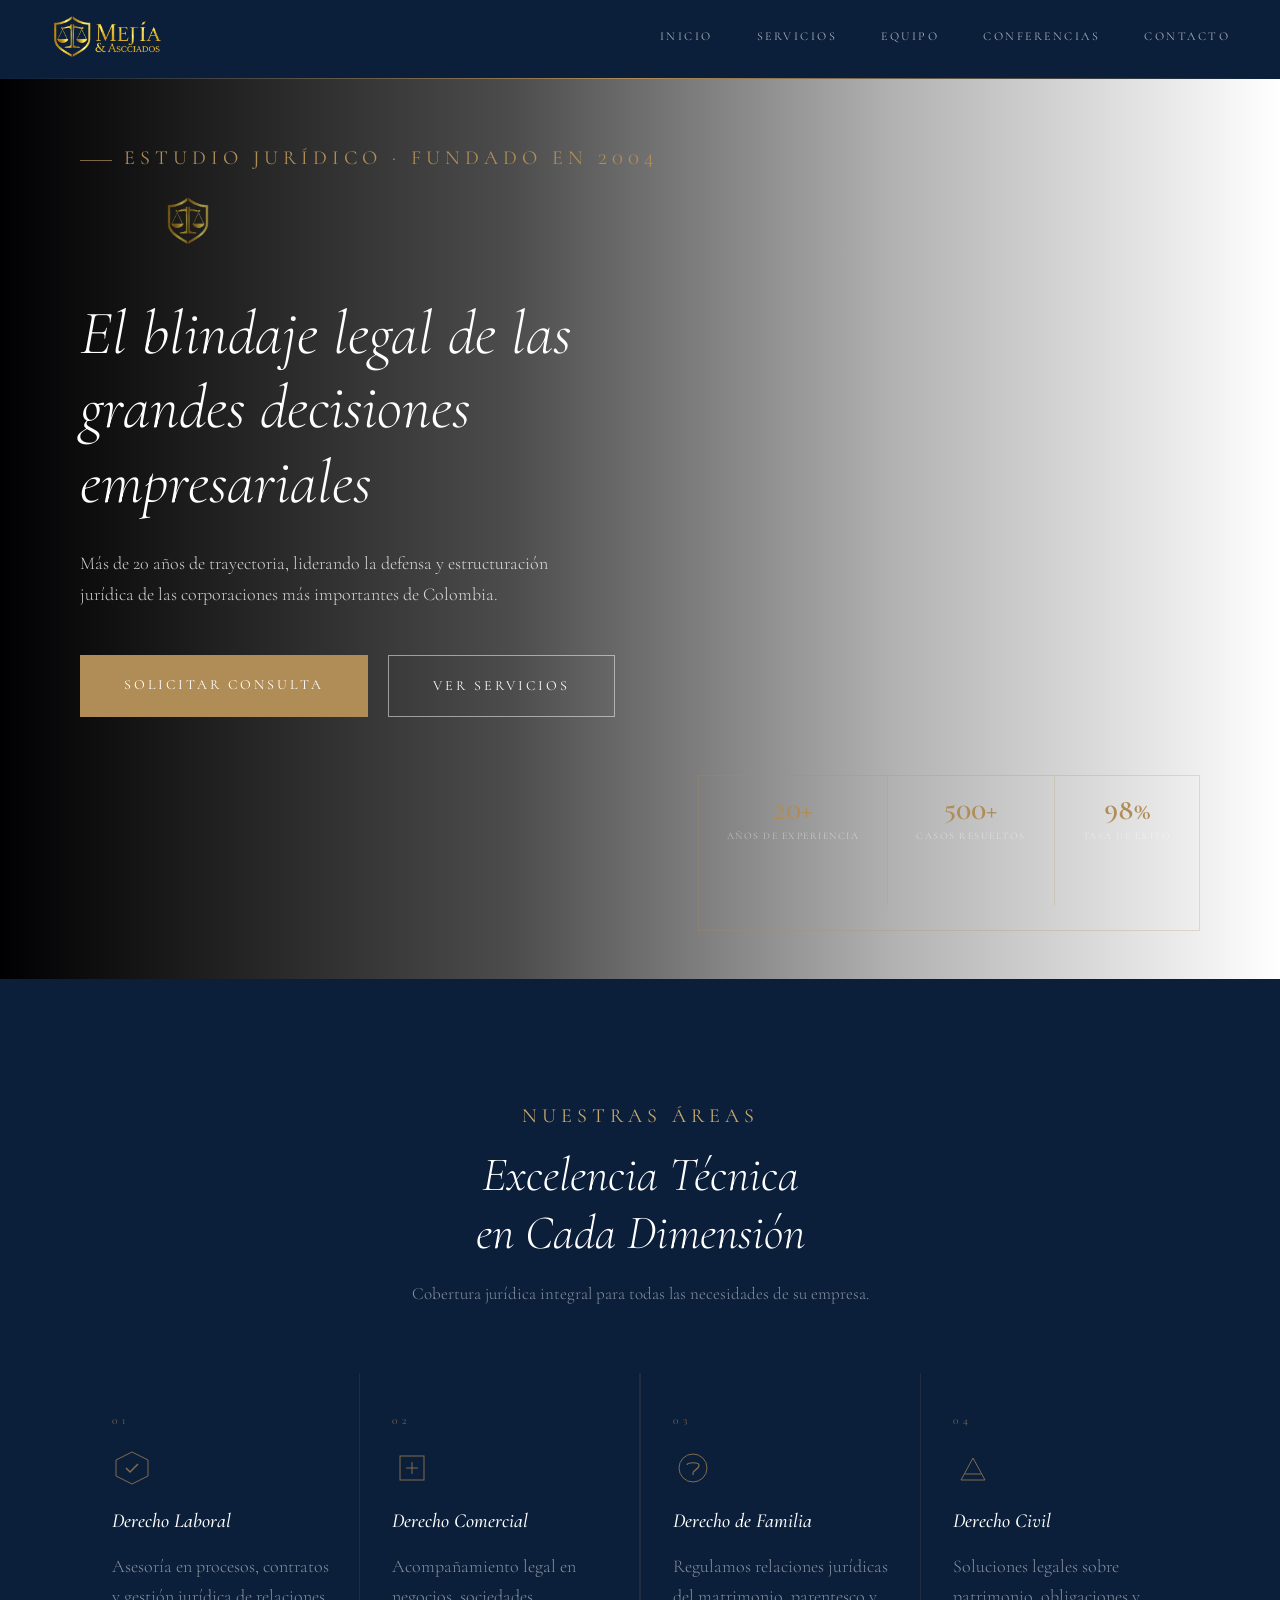
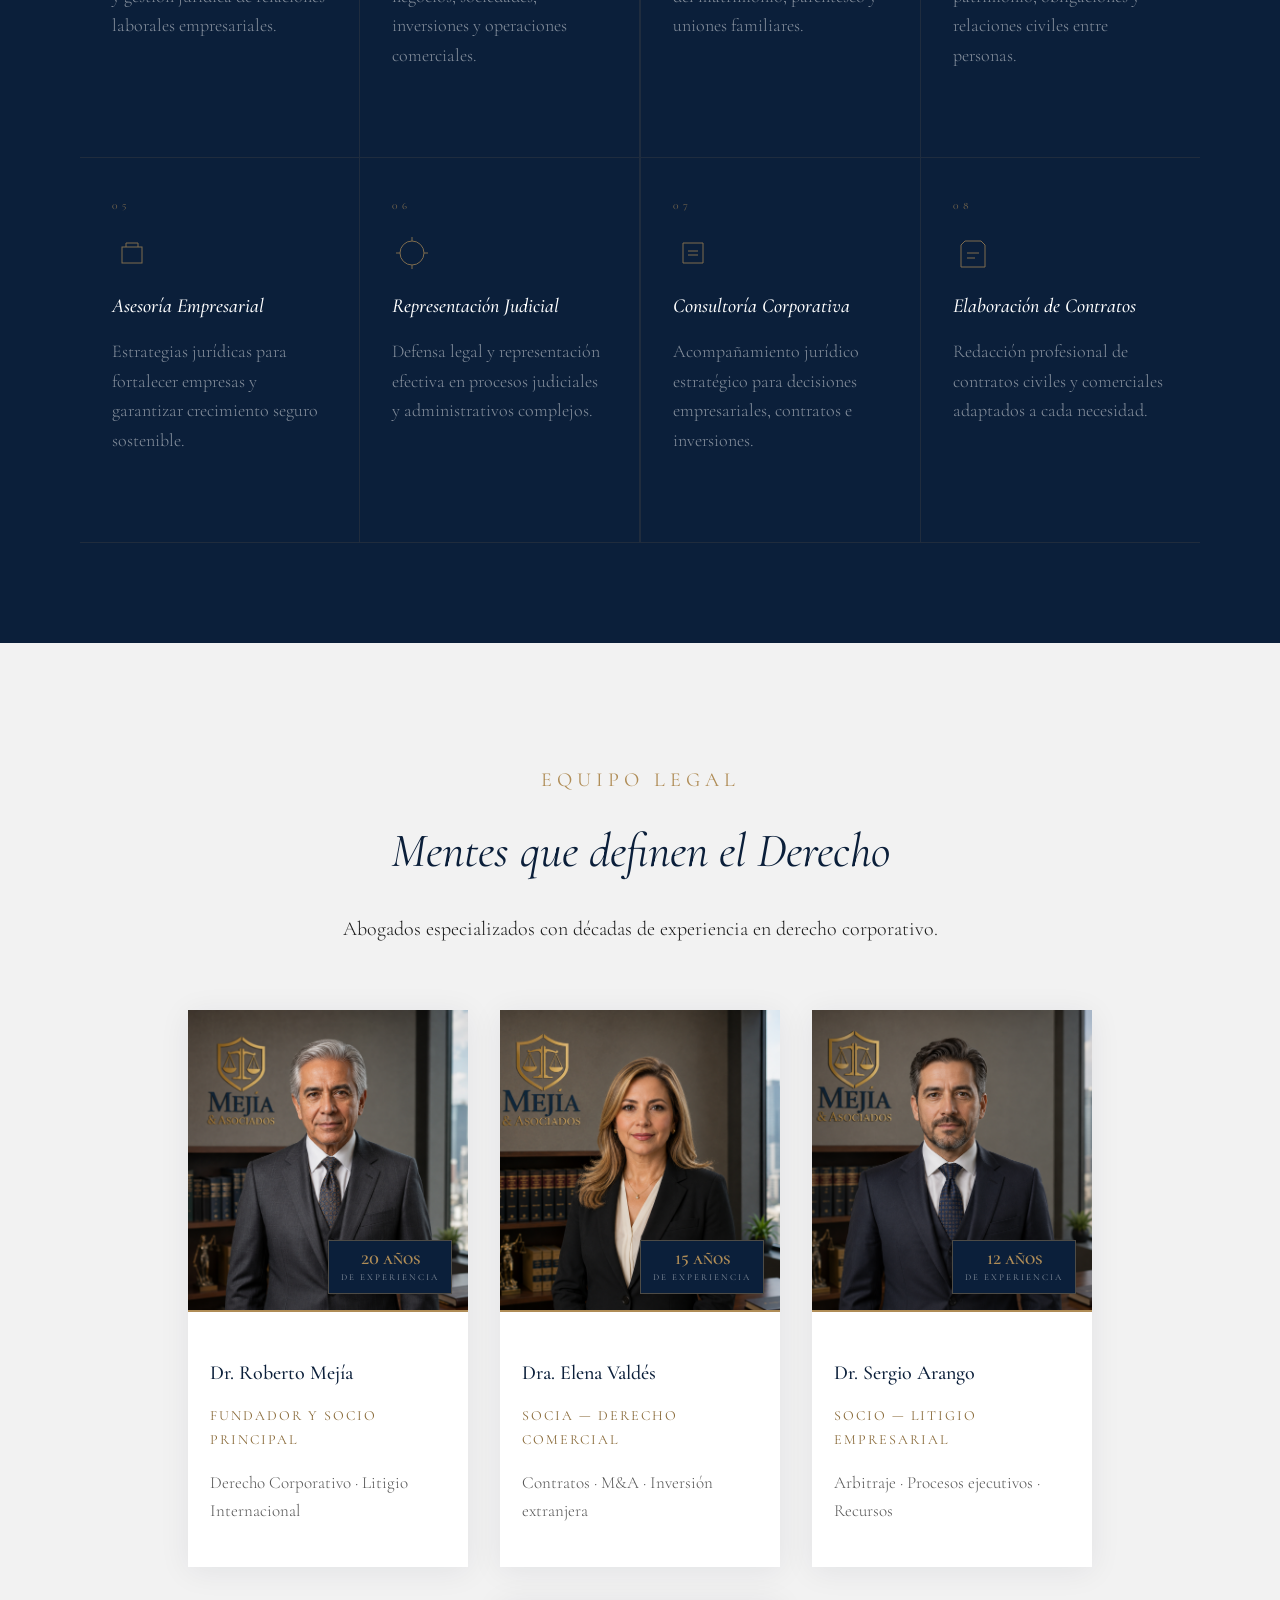
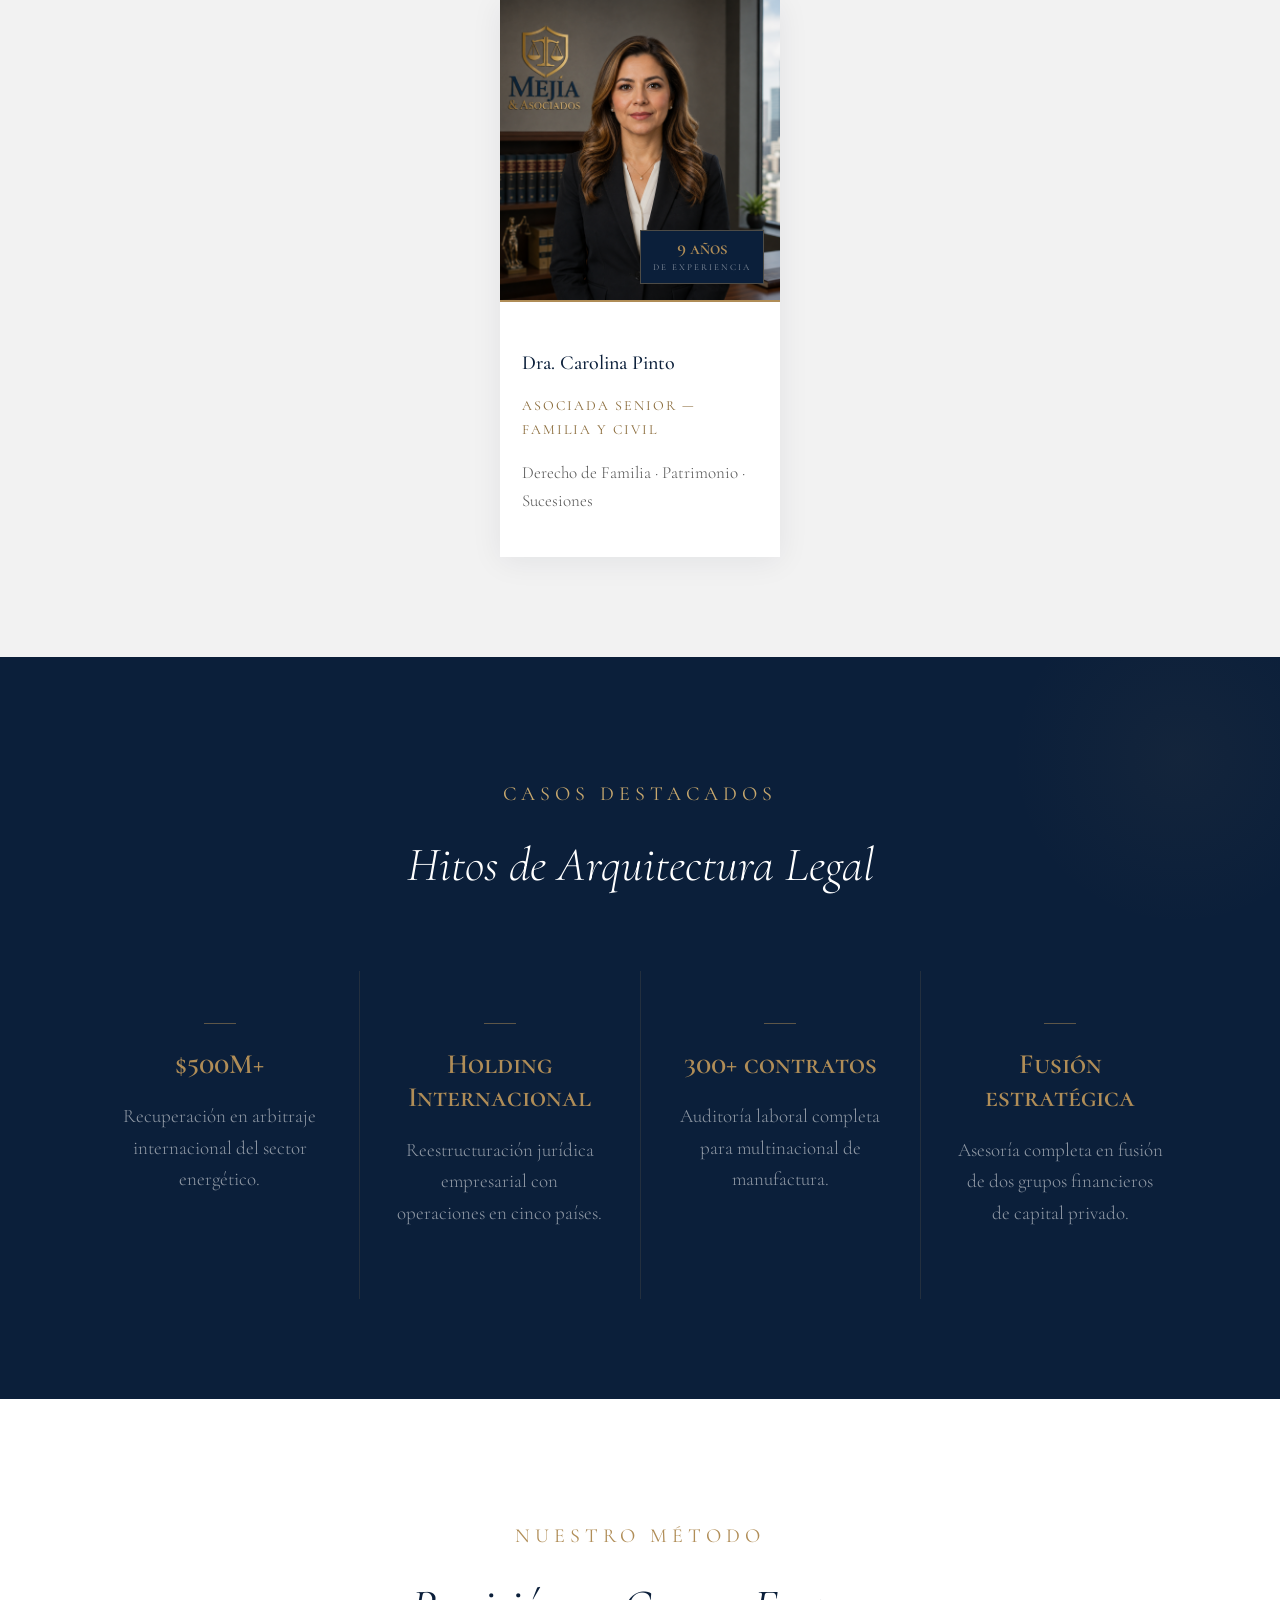
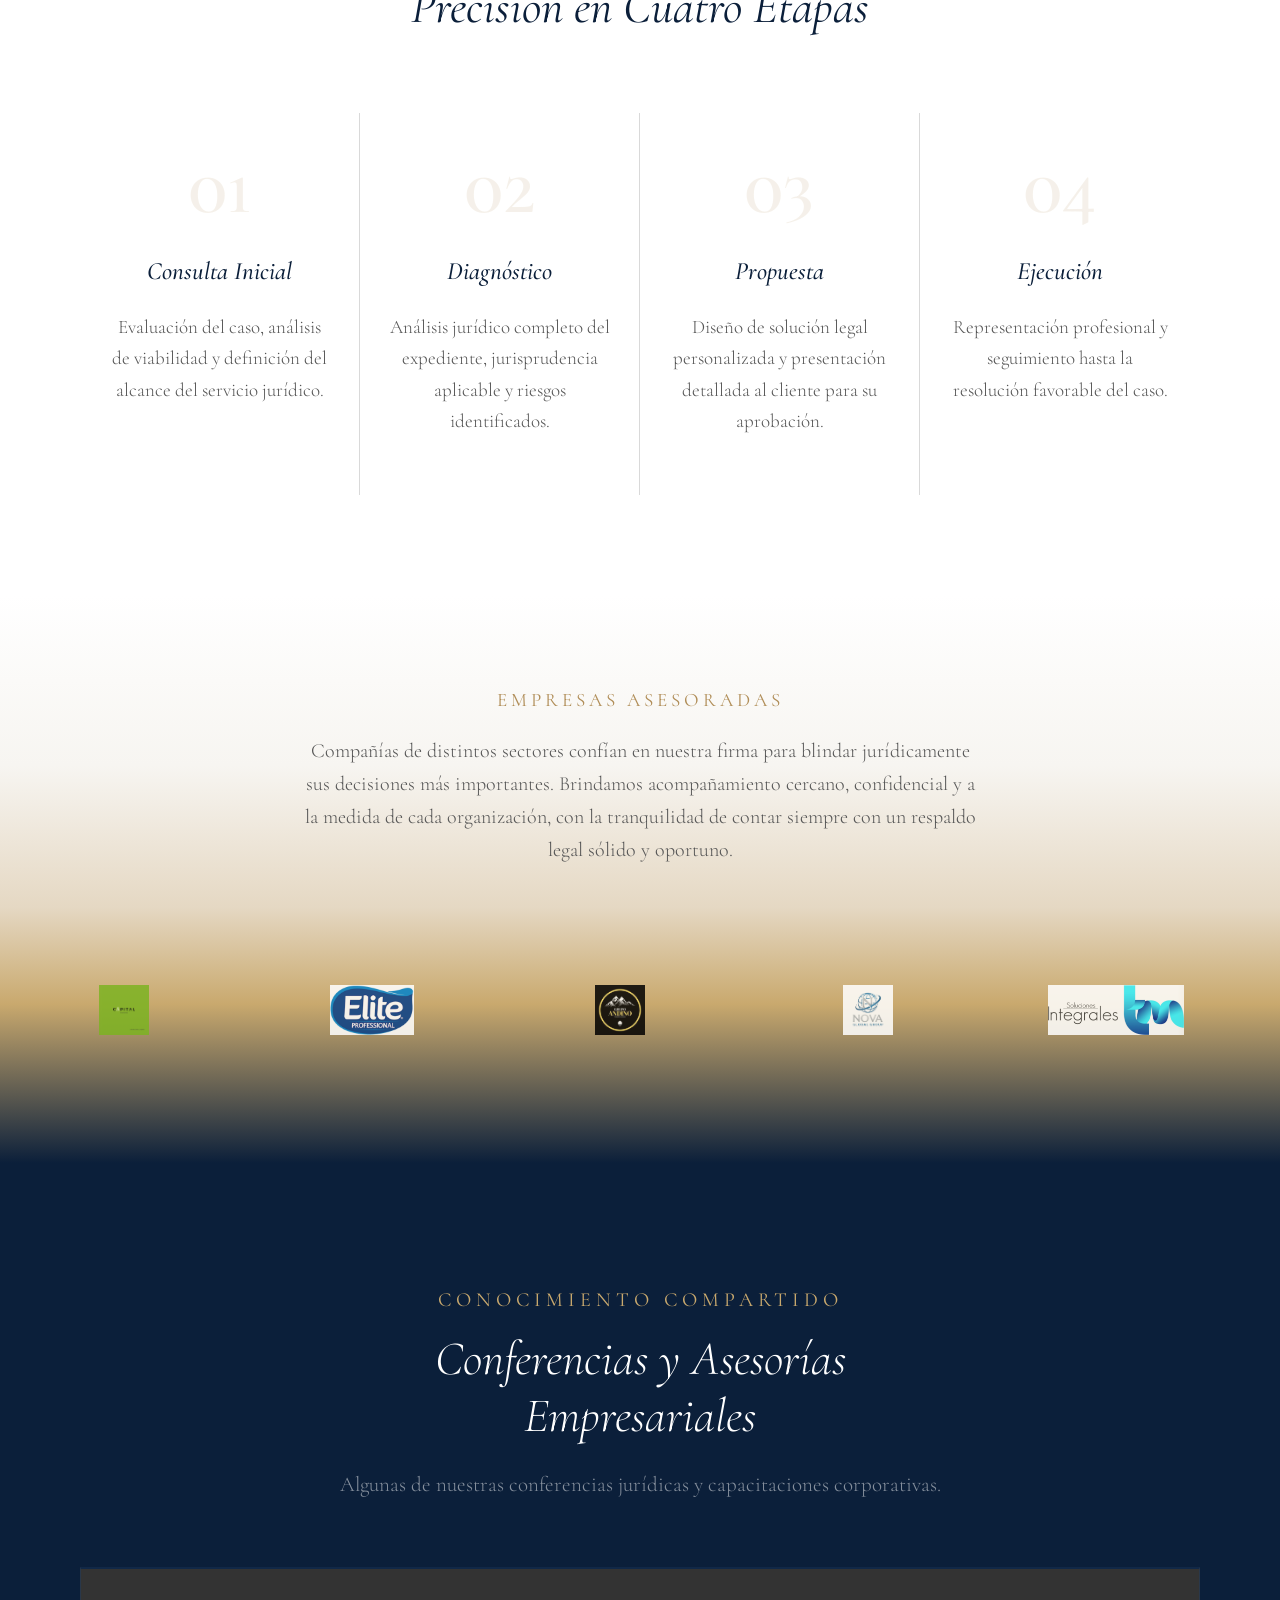
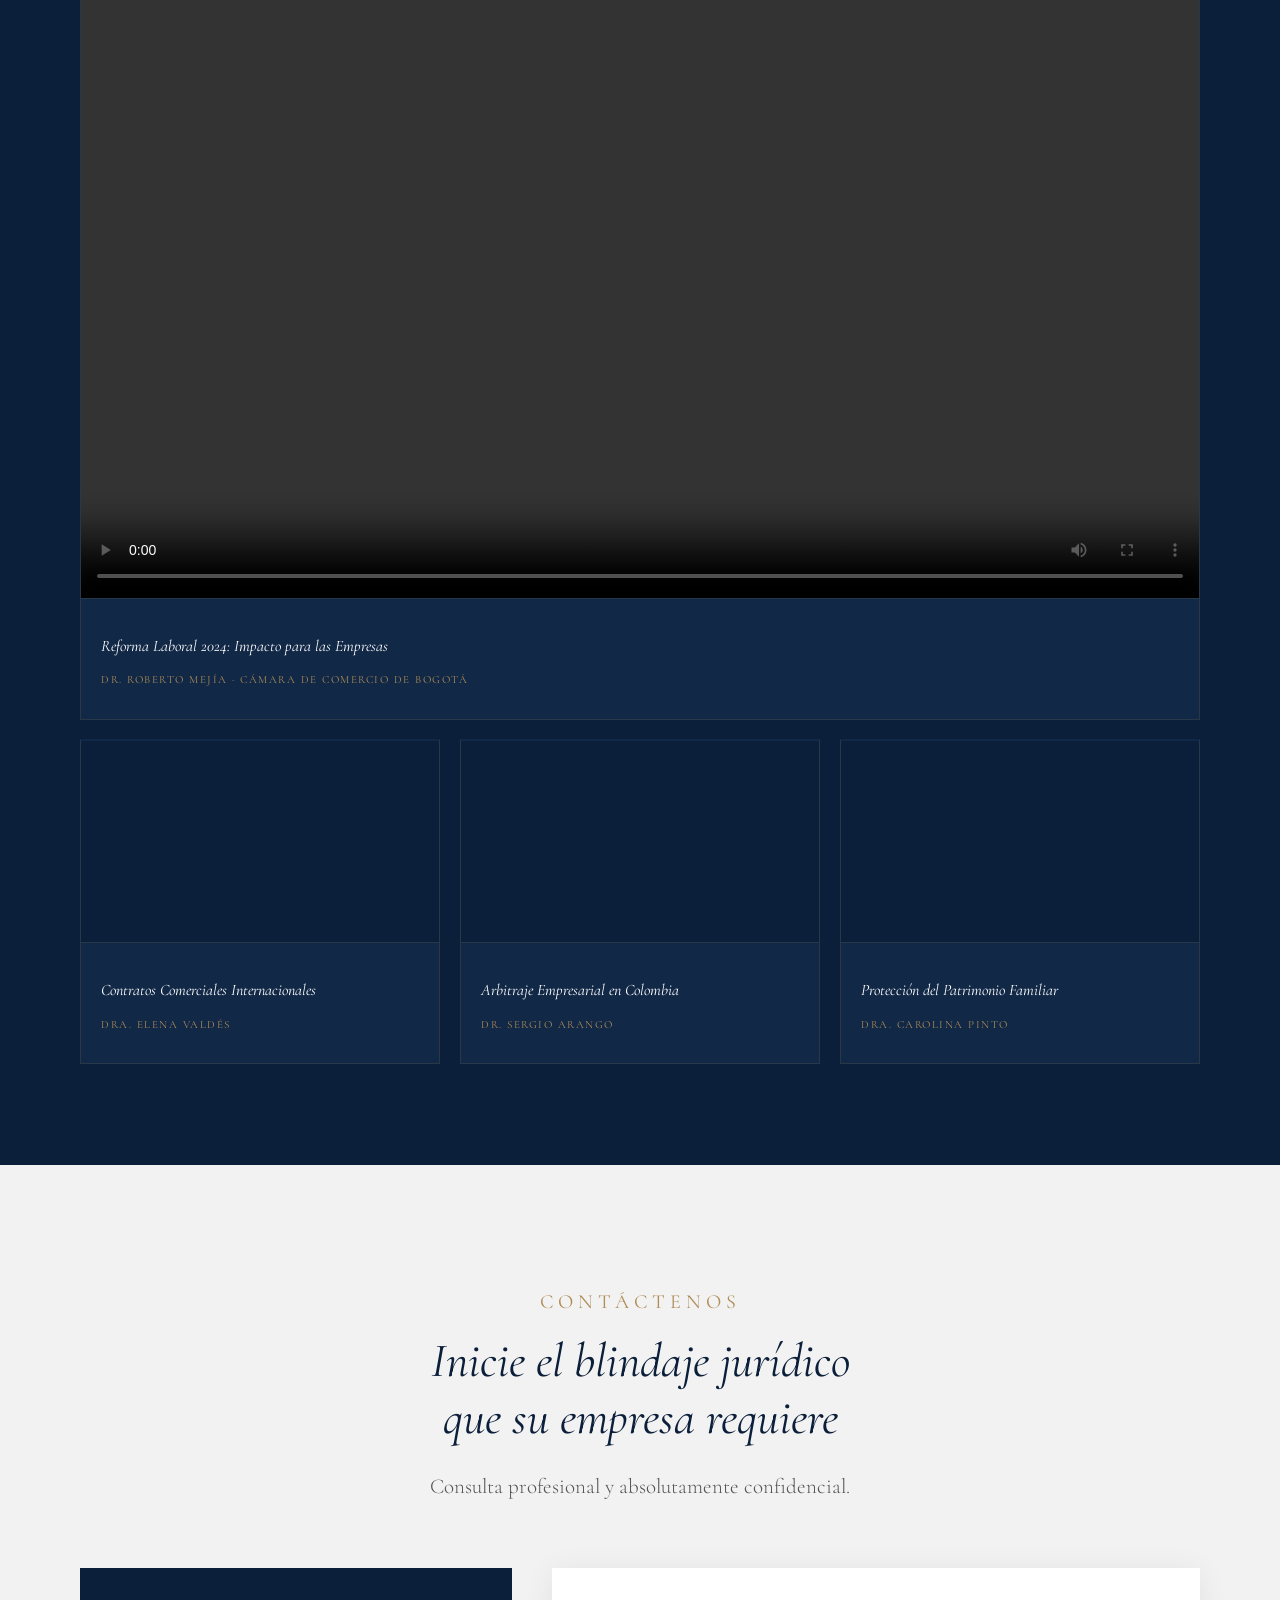
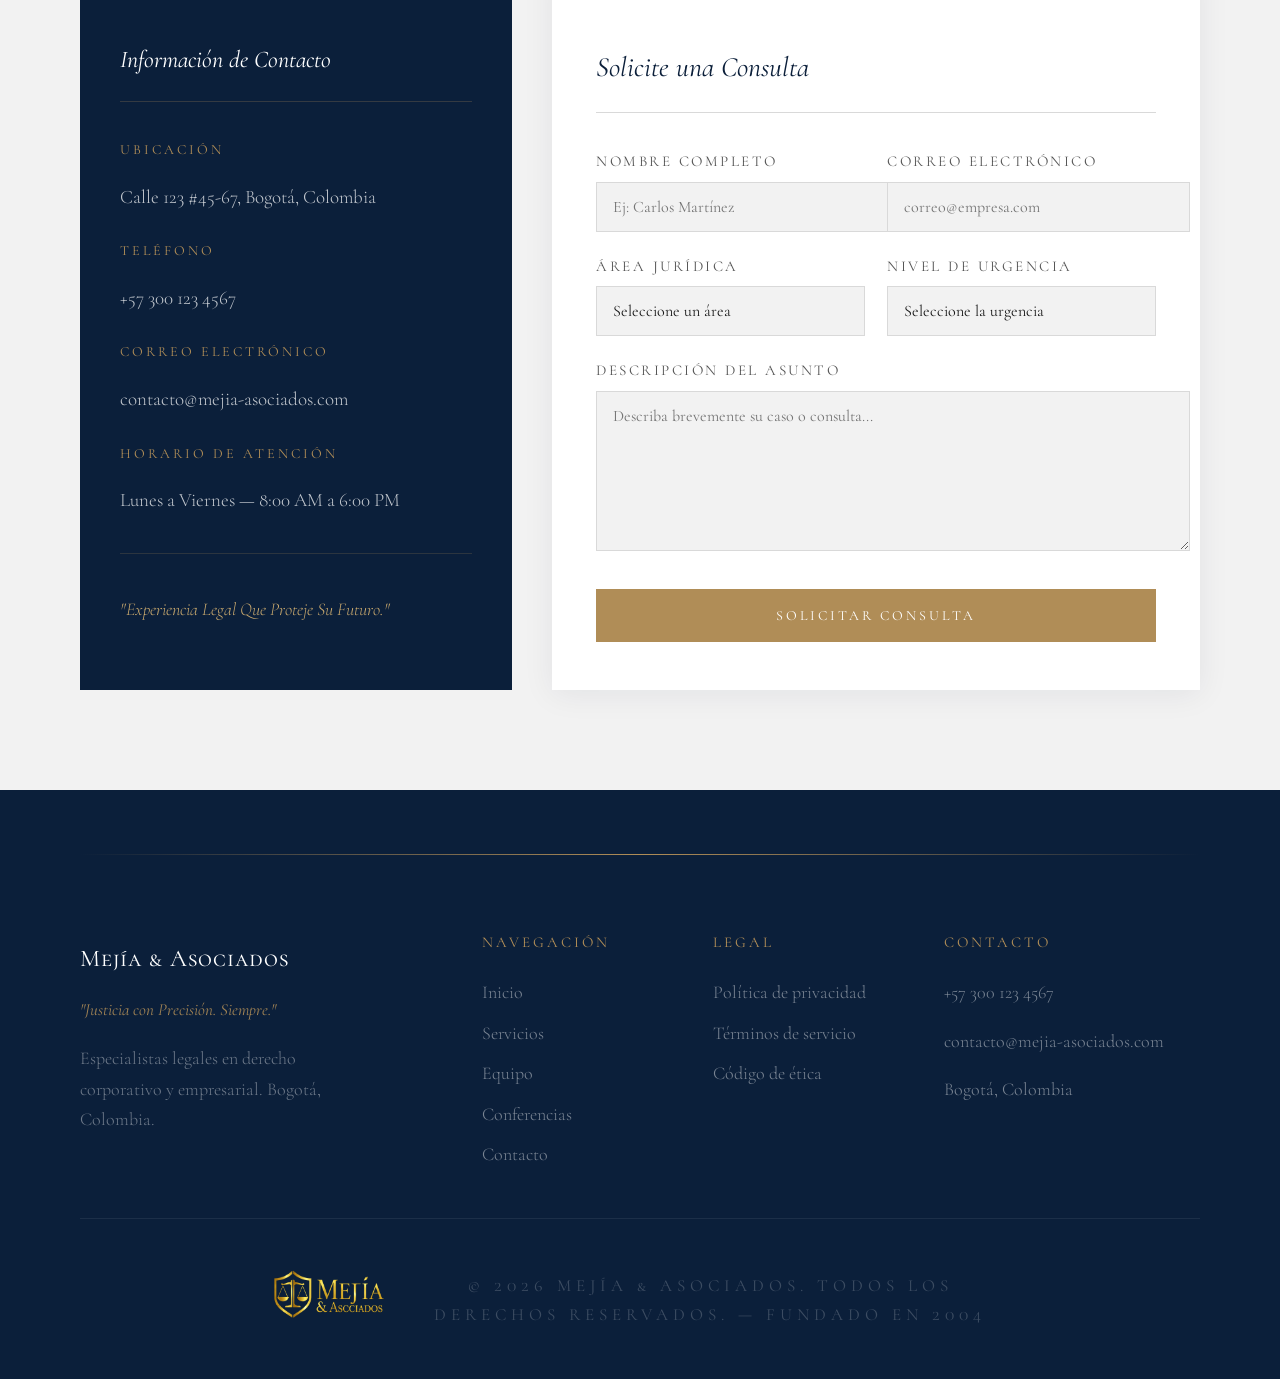
==== commit 7ece3ab7: "Add files via upload" ====
--- a/Abogados-main/brief.html
+++ b/Abogados-main/brief.html
@@ -421,33 +421,90 @@
         <!--*        Fondo con gradiente vertical de blanco a azul oscuro.-->
     <section class="clientes" id="clientes">
 
-        <p class="clientes__titulo">Empresas Asesoradas</p>
-
-        <div class="clientes__carrusel">
-
+    <p class="clientes__titulo">Empresas Asesoradas</p>
+    <p class="clientes__subtitulo">
+        Compañías de distintos sectores confían en nuestra firma para blindar
+        jurídicamente sus decisiones más importantes. Brindamos acompañamiento
+        cercano, confidencial y a la medida de cada organización, con la tranquilidad
+        de contar siempre con un respaldo legal sólido y oportuno.
+    </p>
+
+    <div class="clientes__carrusel">
+        <div class="clientes__pista">
+
+            <!-- Grupo 1 -->
             <div class="cliente-card">
                 <img src="./img/Empresas_Asesoradas/capital.png" alt="Capital" class="clientes__logo">
             </div>
-
             <div class="cliente-card">
                 <img src="./img/Empresas_Asesoradas/elite.png" alt="Elite" class="clientes__logo">
             </div>
-
             <div class="cliente-card">
                 <img src="./img/Empresas_Asesoradas/grupoandino.jpg" alt="Grupo Andino" class="clientes__logo">
             </div>
-
             <div class="cliente-card">
                 <img src="./img/Empresas_Asesoradas/inversionesnova.png" alt="Inversiones Nova" class="clientes__logo">
             </div>
-
             <div class="cliente-card">
                 <img src="./img/Empresas_Asesoradas/sas.jpg" alt="SAS" class="clientes__logo">
             </div>
-
-        </div>
-
-    </section>
+            <div class="cliente-card">
+                <img src="./img/Empresas_Asesoradas/banc.png" alt="Bancolombia" class="clientes__logo">
+            </div>
+
+            <div class="cliente-card">
+                <img src="./img/Empresas_Asesoradas/banco_bogota.png" alt="Banco Bogotá" class="clientes__logo">
+            </div>
+
+            <div class="cliente-card">
+                <img src="./img/Empresas_Asesoradas/exito.png" alt="Éxito" class="clientes__logo">
+            </div>
+            <div class="cliente-card">
+                <img src="./img/Empresas_Asesoradas/olimpica.png" alt="Olimpica" class="clientes__logo">
+            </div>
+            <div class="cliente-card">
+                <img src="./img/Empresas_Asesoradas/alkosto.png" alt="Alkosto" class="clientes__logo">
+            </div>
+            
+
+            <!-- Grupo 2 (idéntico, necesario para el bucle infinito sin cortes) -->
+            <div class="cliente-card">
+                <img src="./img/Empresas_Asesoradas/capital.png" alt="" class="clientes__logo">
+            </div>
+            <div class="cliente-card">
+                <img src="./img/Empresas_Asesoradas/elite.png" alt="" class="clientes__logo">
+            </div>
+            <div class="cliente-card">
+                <img src="./img/Empresas_Asesoradas/grupoandino.jpg" alt="" class="clientes__logo">
+            </div>
+            <div class="cliente-card">
+                <img src="./img/Empresas_Asesoradas/inversionesnova.png" alt="" class="clientes__logo">
+            </div>
+            <div class="cliente-card">
+                <img src="./img/Empresas_Asesoradas/sas.jpg" alt="" class="clientes__logo">
+            </div>
+            <div class="cliente-card">
+                <img src="./img/Empresas_Asesoradas/banc.png" alt="" class="clientes__logo">
+            </div>
+
+            <div class="cliente-card">
+                <img src="./img/Empresas_Asesoradas/banco_bogota.png" alt="" class="clientes__logo">
+            </div>
+
+            <div class="cliente-card">
+                <img src="./img/Empresas_Asesoradas/exito.png" alt="" class="clientes__logo">
+            </div>
+            <div class="cliente-card">
+                <img src="./img/Empresas_Asesoradas/olimpica.png" alt="" class="clientes__logo">
+            </div>
+            <div class="cliente-card">
+                <img src="./img/Empresas_Asesoradas/alkosto.png" alt="" class="clientes__logo">
+            </div>
+
+        </div>
+    </div>
+
+</section>
 
 
     <!--!SECCIÓN 8: CONFERENCIAS
--- a/Abogados-main/style.css
+++ b/Abogados-main/style.css
@@ -106,7 +106,7 @@
 
 .etiqueta-seccion {
     font-family: var(--fuente-versalitas);
-    font-size: 12px;
+    font-size: 20px;
     letter-spacing: 5px;
     text-transform: uppercase;
     color: var(--color-dorado);
@@ -116,6 +116,7 @@
 
 .etiqueta-seccion--clara {
     color: var(--color-dorado-claro);
+    
 }
 
 
@@ -520,7 +521,7 @@
 }
 
 .tarjeta-area__descripcion {
-    font-size: 14px;
+    font-size: 18px;
     color: rgba(255, 255, 255, 0.5);
     font-weight: 300;
     line-height: var(--line-height-texto);
@@ -577,8 +578,8 @@
 }
 
 .equipo__subtitulo {
-    font-size: 17px;
-    color: var(--color-texto-suave);
+    font-size: 20px;
+    color: var(--color-texto);
     font-weight: 300;
 }
 
@@ -697,15 +698,15 @@
 
 .tarjeta-abogado__cargo {
     font-family: var(--fuente-versalitas);
-    font-size: 11px;
+    font-size: 14px;
     letter-spacing: 2px;
-    color: var(--color-dorado);
+    color: var(--color-dorado-oscuro);
     text-transform: uppercase;
     margin-bottom: 8px;
 }
 
 .tarjeta-abogado__especialidad {
-    font-size: 13px;
+    font-size: 17px;
     color: var(--color-texto-suave);
     font-weight: 300;
 }
@@ -787,7 +788,7 @@
 }
 
 .tarjeta-hito__descripcion {
-    font-size: 15px;
+    font-size: 19px;
     color: rgba(255, 255, 255, 0.55);
     font-weight: 300;
     line-height: var(--line-height-texto);
@@ -856,7 +857,7 @@
 }
 
 .paso__nombre {
-    font-size: 22px;
+    font-size: 25px;
     font-weight: 500;
     color: var(--color-azul);
     margin-bottom: 12px;
@@ -864,7 +865,7 @@
 }
 
 .paso__descripcion {
-    font-size: 15px;
+    font-size: 19px;
     color: var(--color-texto-suave);
     font-weight: 300;
     line-height: var(--line-height-texto);
@@ -877,7 +878,7 @@
 */
 
 .clientes {
-    padding: 110px 0;
+    padding: 70px 0;
     background: linear-gradient(
         to bottom,
         var(--color-blanco) 0%,
@@ -886,55 +887,87 @@
         #C9A96E 72%,
         var(--color-azul) 100%
     );
-}
-
+    overflow: hidden;
+}
+ 
 .clientes__titulo {
     text-align: center;
-    font-size: 30px;
-    margin-bottom: 40px;
+    font-family: var(--fuente-versalitas);
+    font-size: 19px;
+    letter-spacing: 4px;
+    text-transform: uppercase;
+    margin-bottom: 50px;
     color: var(--color-dorado);
 }
-
+ 
+.clientes__subtitulo {
+    text-align: center;
+    max-width: 680px;
+    margin: -32px auto 60px;
+    font-size: 20px;
+    font-weight: 300;
+    color: var(--color-texto-suave);
+    line-height: var(--line-height-texto);
+}
+ 
 .clientes__carrusel {
+    width: 100%;
+    overflow: hidden;
+    -webkit-mask-image: linear-gradient(
+        to right,
+        transparent 0%,
+        black 8%,
+        black 92%,
+        transparent 100%
+    );
+    mask-image: linear-gradient(
+        to right,
+        transparent 0%,
+        black 8%,
+        black 92%,
+        transparent 100%
+    );
+}
+ 
+.clientes__pista {
     display: flex;
-    justify-content: center;
-    flex-wrap: wrap;
-    gap: 20px;
-}
-
+    align-items: center;
+    width: max-content;
+    animation: desplazamiento-logos 32s linear infinite;
+}
+ 
+.clientes__pista:hover {
+    animation-play-state: paused;
+}
+ 
+@keyframes desplazamiento-logos {
+    from { transform: translateX(0); }
+    to   { transform: translateX(-50%); }
+}
+ 
 .cliente-card {
-    width: 180px;
-    height: 120px;
-    background-color: var(--color-blanco);
-    border-bottom: 6px solid var(--color-dorado);
+    flex: 0 0 auto;
+    width: 200px;
+    height: 130px;
+    background-color: transparent;
     display: flex;
     justify-content: center;
     align-items: center;
-    padding: 15px;
+    padding: 18px 24px;
     cursor: pointer;
-    transition: transform var(--transicion), box-shadow var(--transicion), background var(--transicion), border-bottom-color var(--transicion);
-}
-
-.cliente-card:hover {
-    transform: translateY(-8px) scale(1.05);
-    box-shadow:
-        0 10px 25px rgba(0,0,0,0.25),
-        0 0 20px rgba(212,175,55,0.5),
-        0 0 40px rgba(212,175,55,0.3);
-    background: linear-gradient(to bottom, #ffffff, #fdf7eb);
-    border-bottom-color: var(--color-azul);
-}
-
-.cliente-card:hover .clientes__logo {
-    transform: scale(1.08);
-    filter: brightness(1.15);
-}
-
+}
+ 
 .clientes__logo {
     max-width: 100%;
-    max-height: 80px;
+    max-height: 50px;
     object-fit: contain;
-    transition: transform var(--transicion), filter var(--transicion);
+    opacity: 0.85;
+    transition: opacity var(--transicion), transform var(--transicion);
+}
+ 
+.cliente-card:hover .clientes__logo {
+    opacity: 1;
+    transform: scale(1.06);
 }
 
 
@@ -968,7 +1001,7 @@
 }
 
 .conferencias__subtitulo {
-    font-size: 17px;
+    font-size: 21px;
     color: rgba(255, 255, 255, 0.5);
     font-weight: 300;
 }
@@ -1088,7 +1121,7 @@
 }
 
 .contacto__subtitulo {
-    font-size: 17px;
+    font-size: 21px;
     color: var(--color-texto-suave);
     font-weight: 300;
 }
@@ -1097,7 +1130,7 @@
     display: grid;
     grid-template-columns: 1fr 1.5fr;
     gap: 40px;
-    align-items: start;
+    align-items: stretch;
 }
 
 .info-contacto {
@@ -1123,7 +1156,7 @@
 .item-contacto__etiqueta {
     display: block;
     font-family: var(--fuente-versalitas);
-    font-size: 10px;
+    font-size: 14px;
     letter-spacing: 3px;
     text-transform: uppercase;
     color: var(--color-dorado);
@@ -1131,7 +1164,7 @@
 }
 
 .item-contacto__valor {
-    font-size: 16px;
+    font-size: 19px;
     color: rgba(255, 255, 255, 0.75);
     font-weight: 300;
 }
@@ -1185,7 +1218,7 @@
 
 .campo__etiqueta {
     font-family: var(--fuente-versalitas);
-    font-size: 10px;
+    font-size: 15px;
     letter-spacing: 2.5px;
     text-transform: uppercase;
     color: var(--color-texto-suave);
@@ -1259,13 +1292,13 @@
 #pie__logo-banner {
     text-align: center;
     justify-content: center;
-    width: 100px;
-    height: 70px;
+    width: 120px;
+    height: 90px;
 }
 
 .pie__siglas {
     font-family: var(--fuente-versalitas);
-    font-size: 20px;
+    font-size: 24px;
     color: var(--color-blanco);
     margin-bottom: 6px;
     letter-spacing: 1px;
@@ -1273,14 +1306,14 @@
 
 .pie__eslogan-footer {
     font-style: italic;
-    font-size: 13px;
+    font-size: 17px;
     color: var(--color-dorado);
     margin-bottom: 14px;
     opacity: 0.9;
 }
 
 .pie__descripcion {
-    font-size: 14px;
+    font-size: 18px;
     color: rgba(255, 255, 255, 0.4);
     font-weight: 300;
     max-width: 260px;
@@ -1289,7 +1322,7 @@
 
 .pie__nav-titulo {
     font-family: var(--fuente-versalitas);
-    font-size: 10px;
+    font-size: 15px;
     letter-spacing: 3px;
     text-transform: uppercase;
     color: var(--color-dorado);
@@ -1304,7 +1337,7 @@
 }
 
 .pie__enlace {
-    font-size: 14px;
+    font-size: 18px;
     color: rgba(255, 255, 255, 0.45);
     font-weight: 300;
     transition: color var(--transicion);
@@ -1315,7 +1348,7 @@
 }
 
 .pie__dato {
-    font-size: 14px;
+    font-size: 18px;
     color: rgba(255, 255, 255, 0.45);
     font-weight: 300;
     margin-bottom: 8px;
@@ -1331,7 +1364,7 @@
 
 .pie__derechos {
     font-family: var(--fuente-versalitas);
-    font-size: 10px;
+    font-size: 17px;
     letter-spacing: 5px;
     color: rgba(255, 255, 255, 0.2);
     text-align: center;
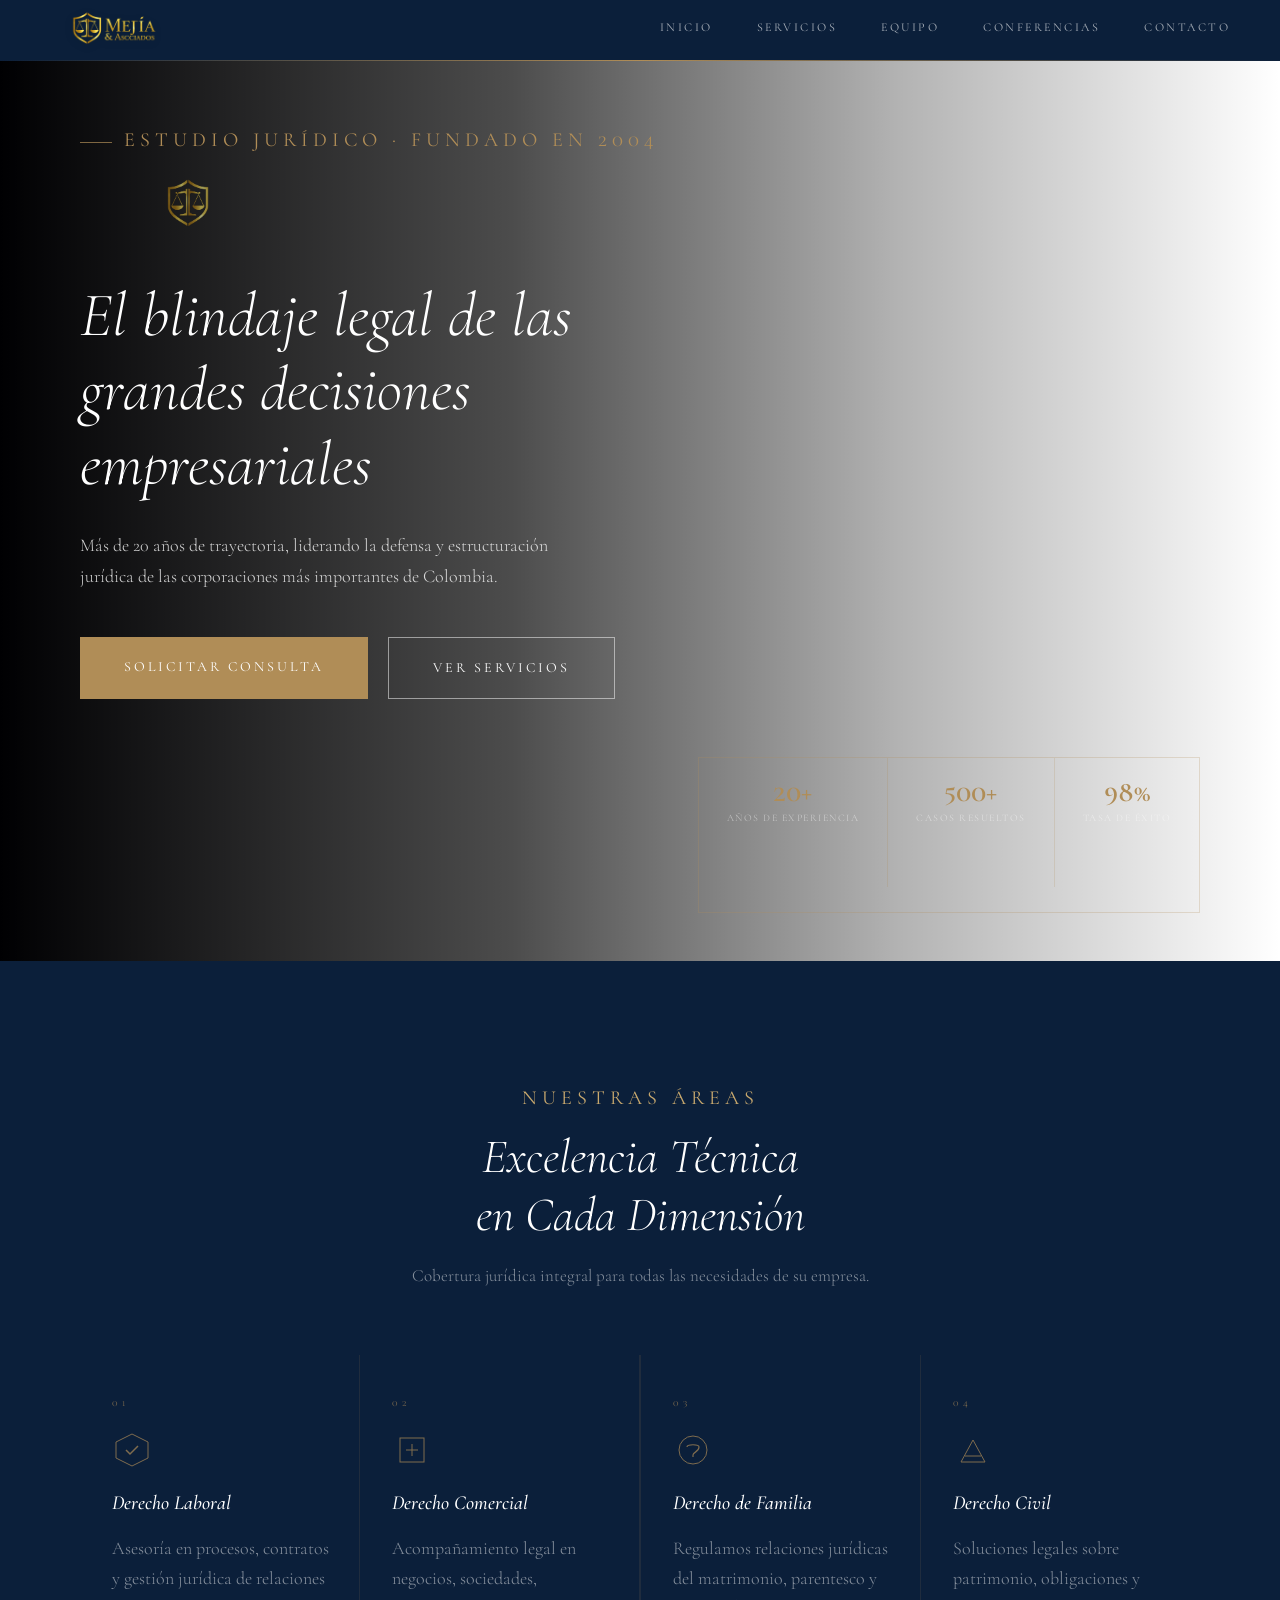
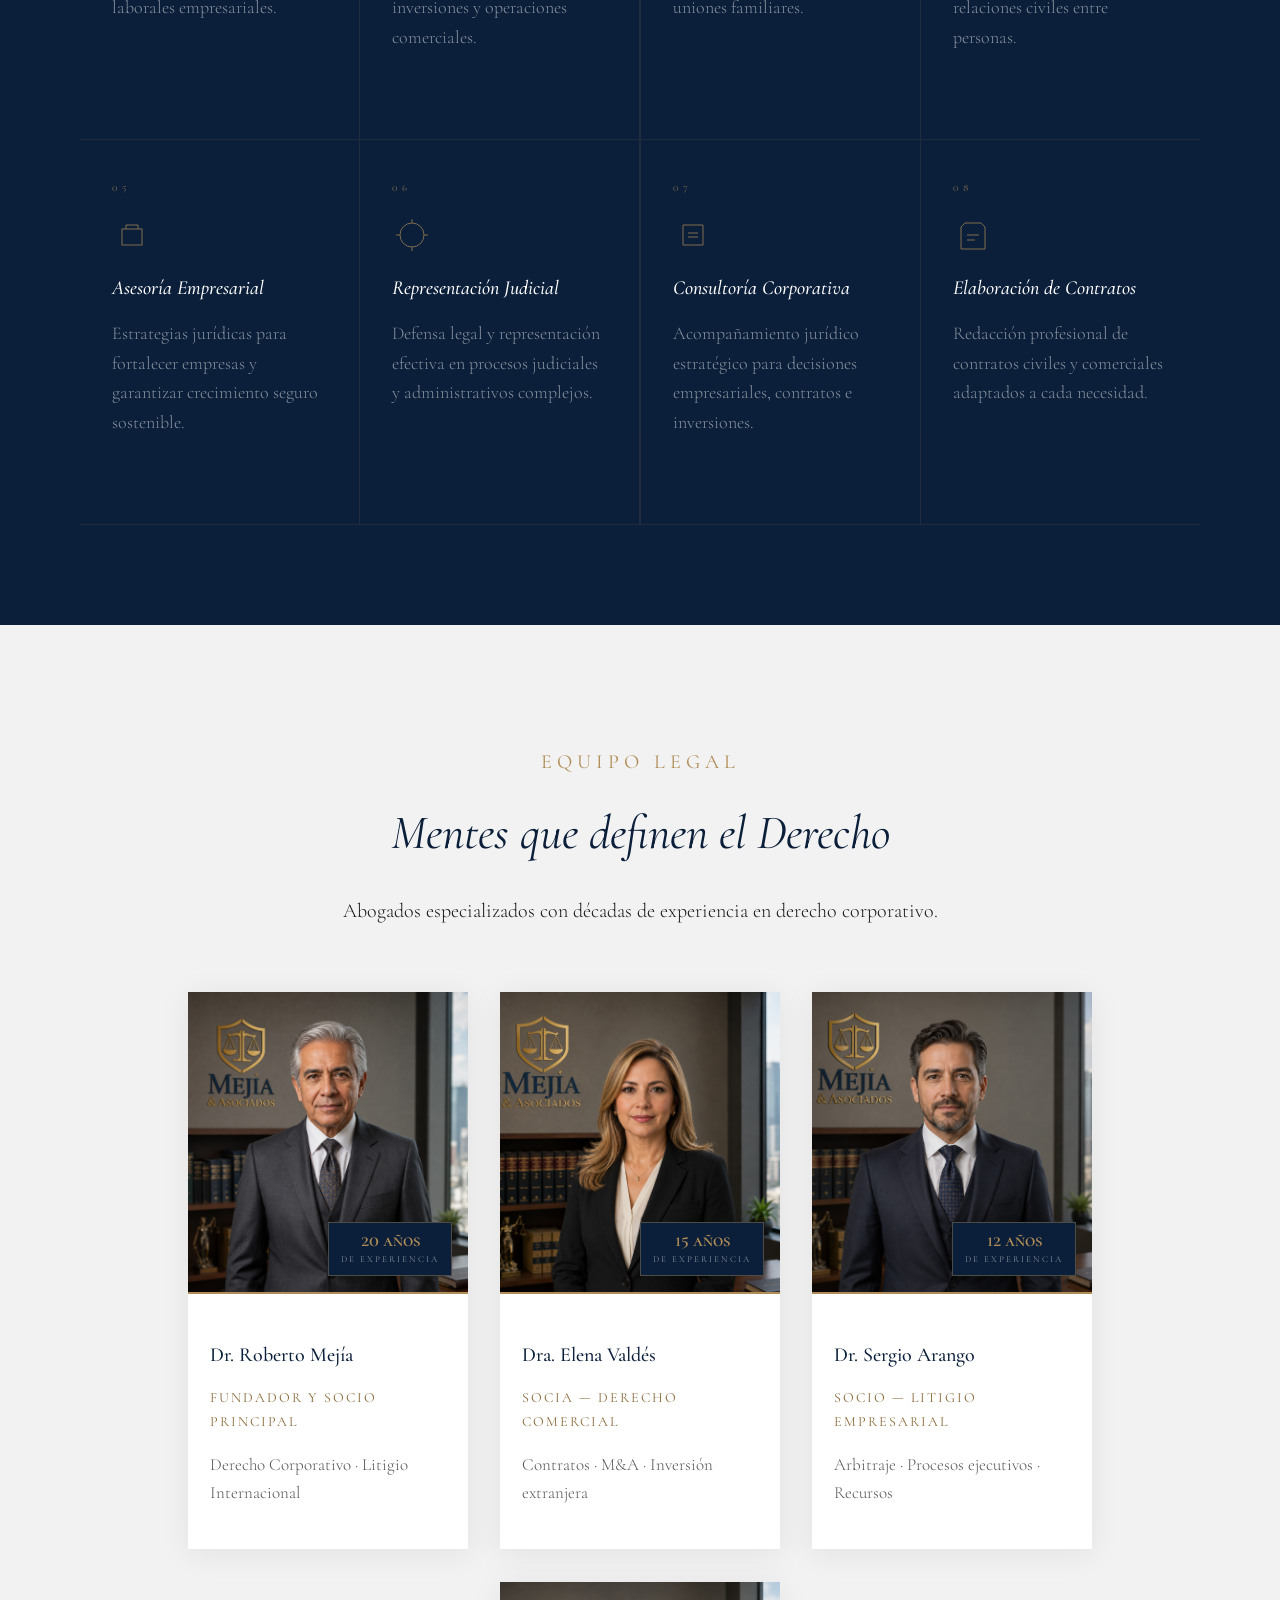
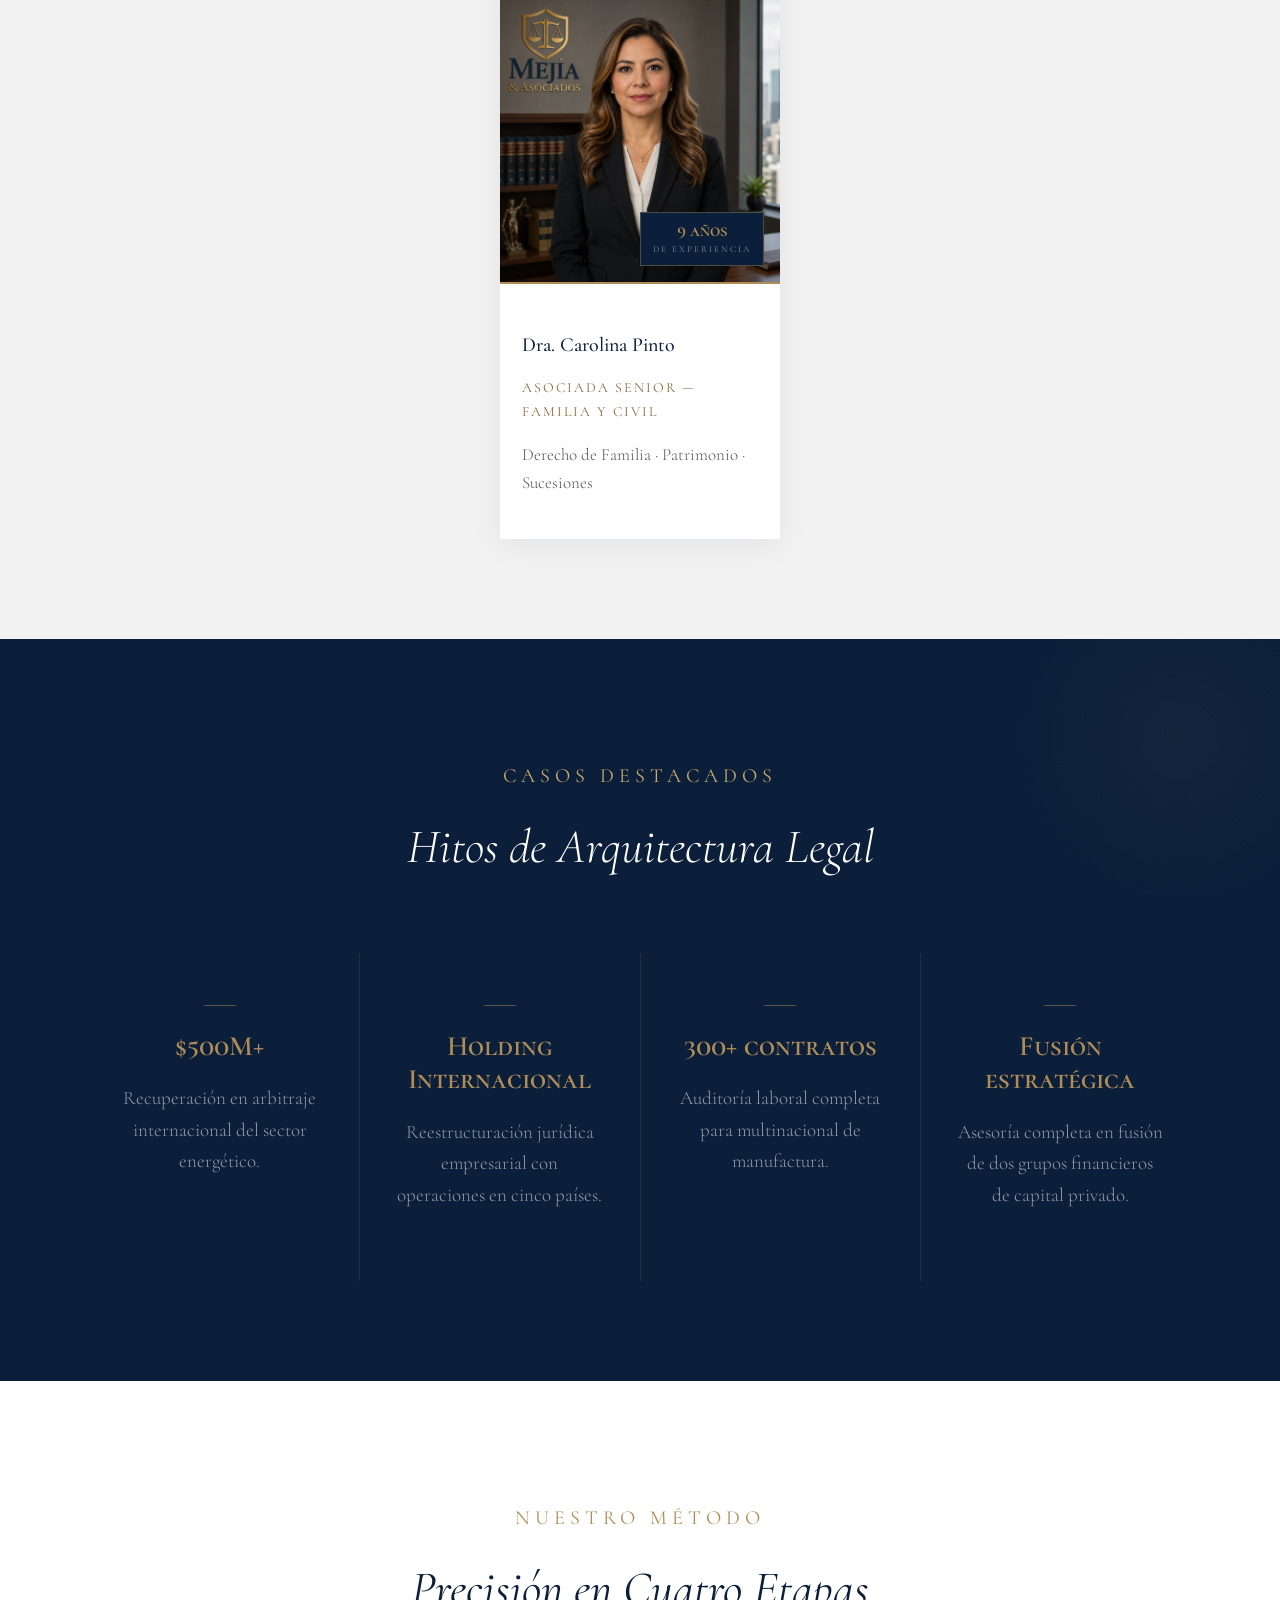
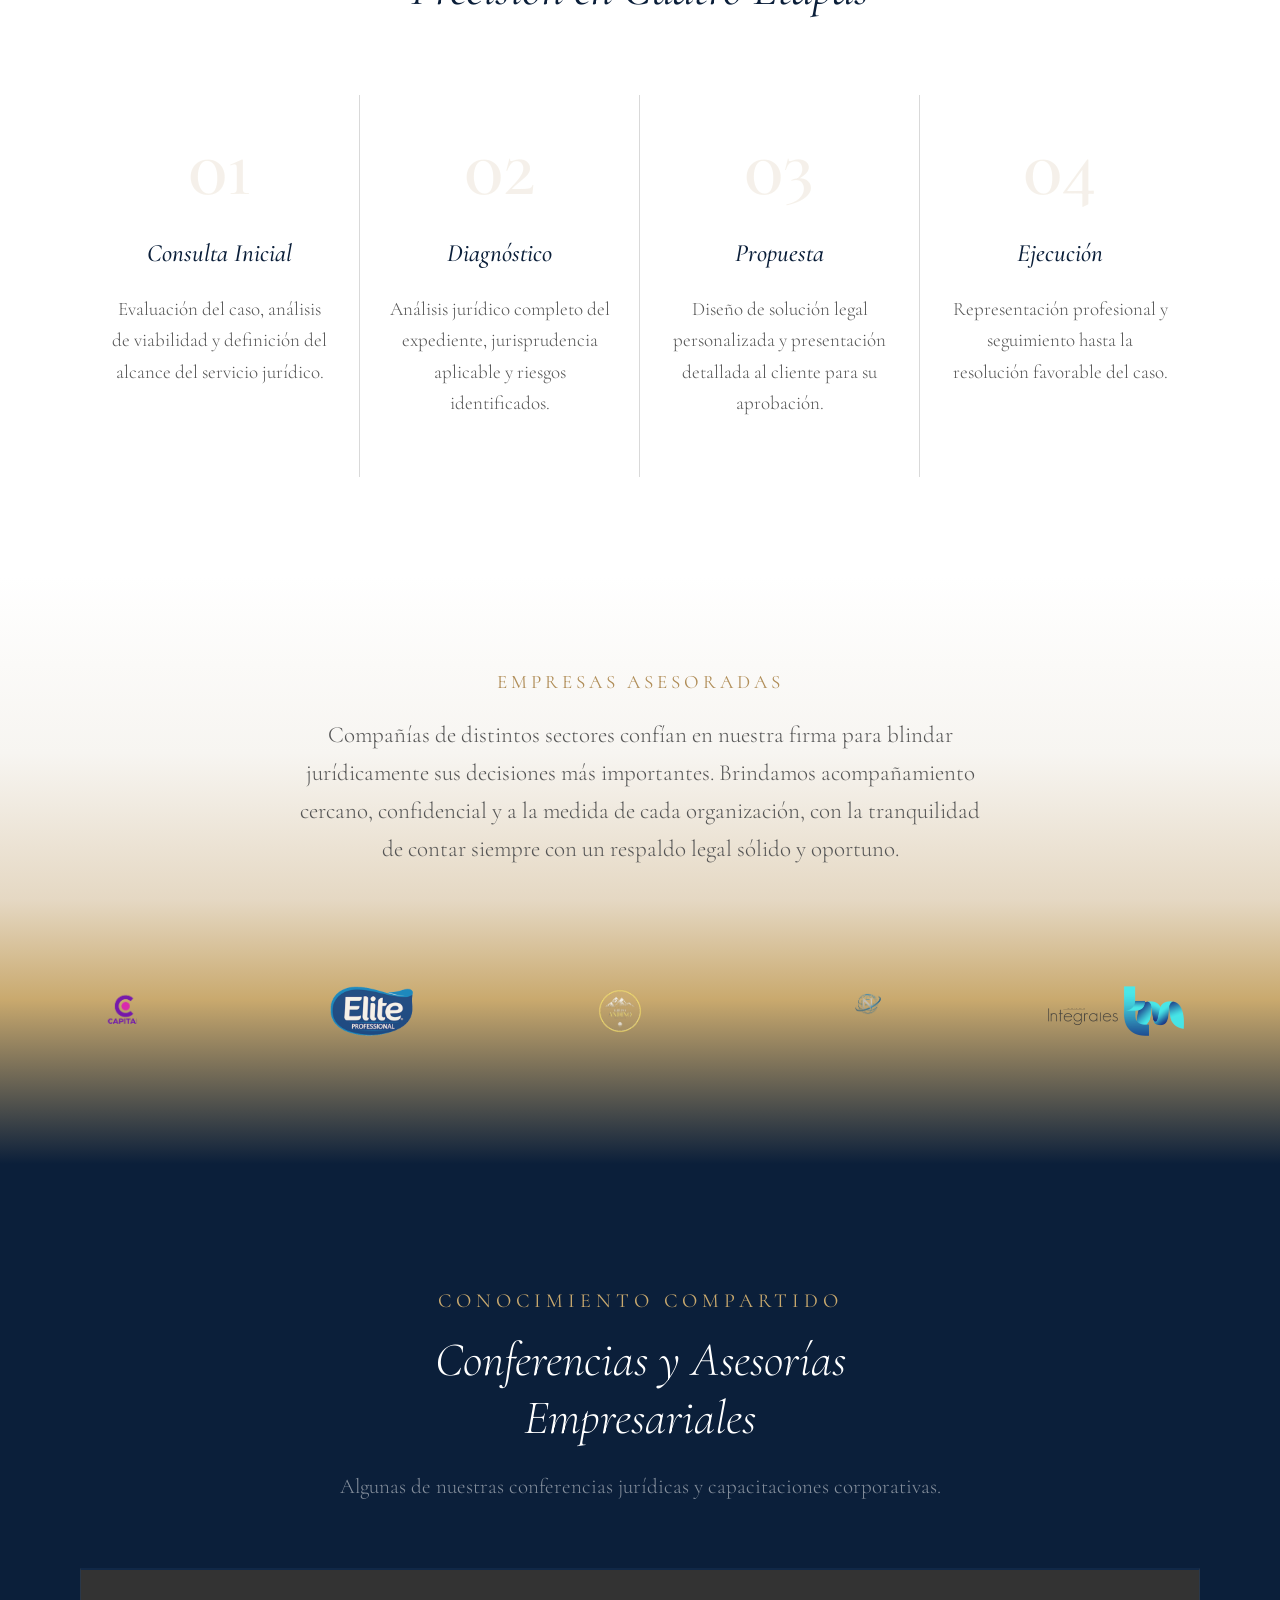
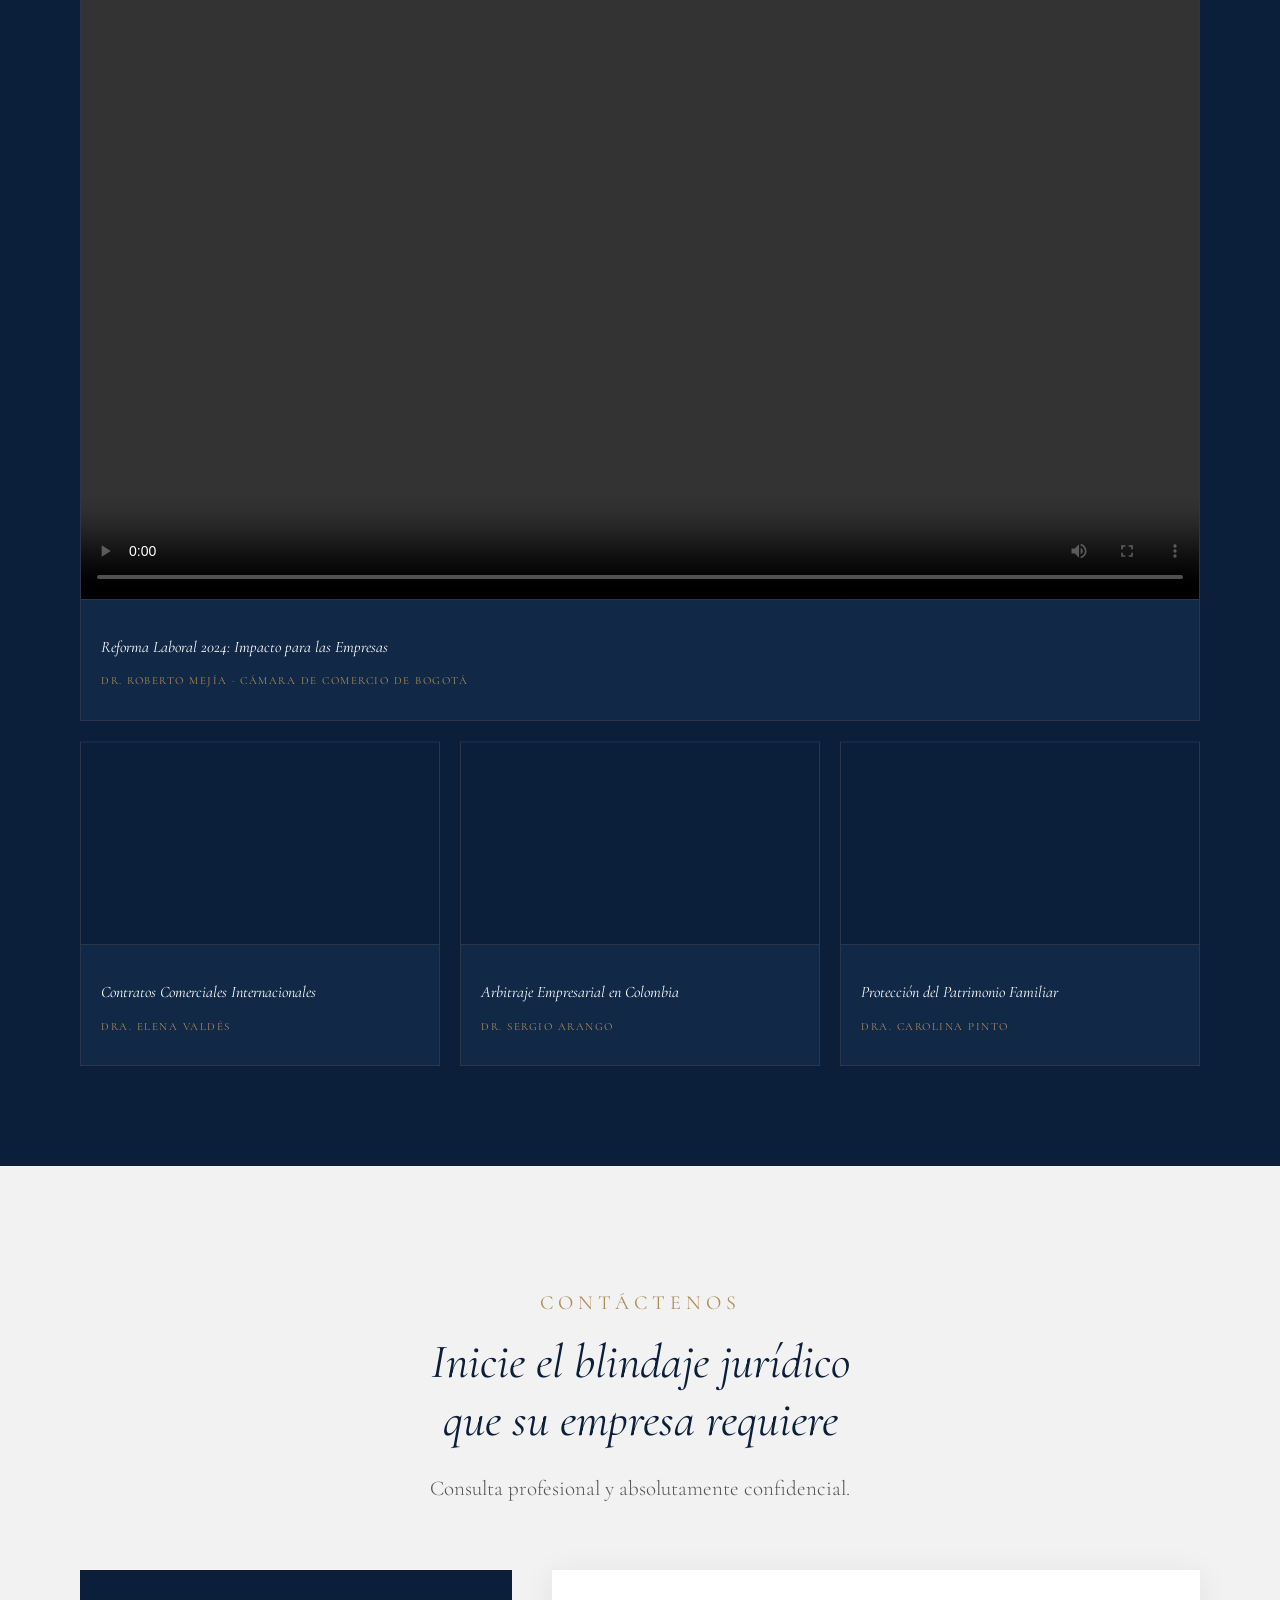
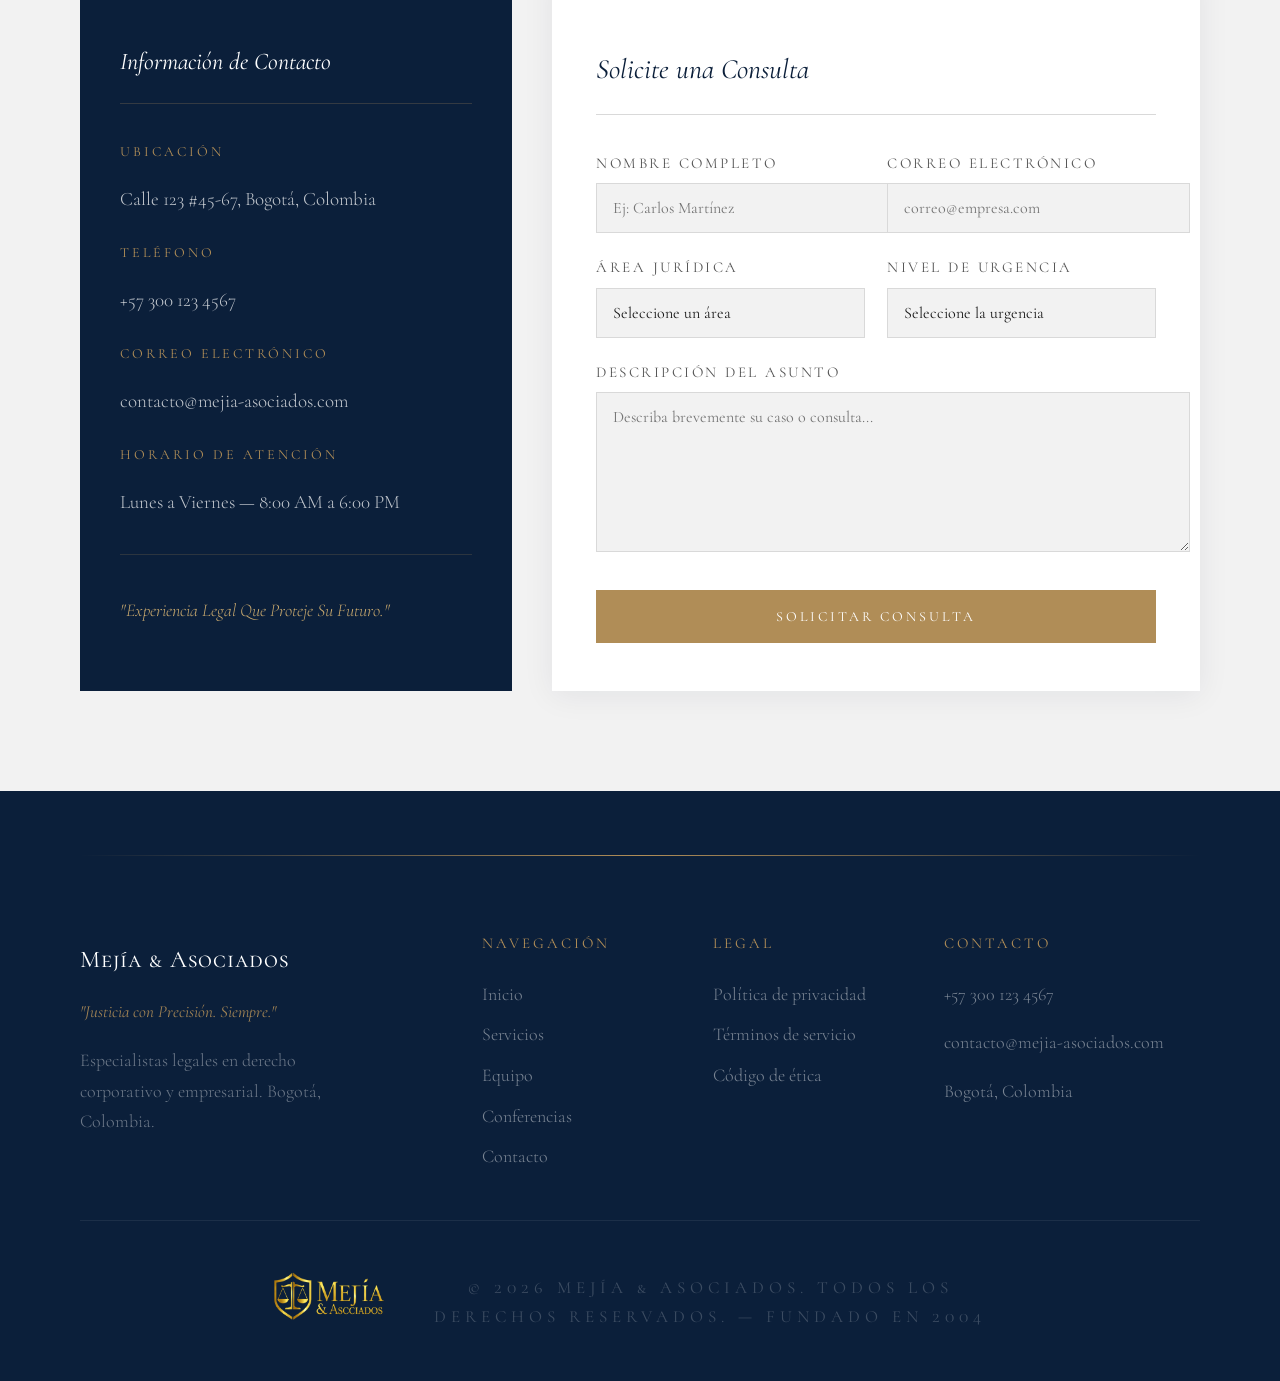
==== commit be15e834: "Add files via upload" ====
--- a/Abogados-main/brief.html
+++ b/Abogados-main/brief.html
@@ -440,13 +440,13 @@
                 <img src="./img/Empresas_Asesoradas/elite.png" alt="Elite" class="clientes__logo">
             </div>
             <div class="cliente-card">
-                <img src="./img/Empresas_Asesoradas/grupoandino.jpg" alt="Grupo Andino" class="clientes__logo">
+                <img src="./img/Empresas_Asesoradas/grupoandino.png" alt="Grupo Andino" class="clientes__logo">
             </div>
             <div class="cliente-card">
                 <img src="./img/Empresas_Asesoradas/inversionesnova.png" alt="Inversiones Nova" class="clientes__logo">
             </div>
             <div class="cliente-card">
-                <img src="./img/Empresas_Asesoradas/sas.jpg" alt="SAS" class="clientes__logo">
+                <img src="./img/Empresas_Asesoradas/sas.png" alt="SAS" class="clientes__logo">
             </div>
             <div class="cliente-card">
                 <img src="./img/Empresas_Asesoradas/banc.png" alt="Bancolombia" class="clientes__logo">
@@ -475,13 +475,13 @@
                 <img src="./img/Empresas_Asesoradas/elite.png" alt="" class="clientes__logo">
             </div>
             <div class="cliente-card">
-                <img src="./img/Empresas_Asesoradas/grupoandino.jpg" alt="" class="clientes__logo">
+                <img src="./img/Empresas_Asesoradas/grupoandino.png" alt="" class="clientes__logo">
             </div>
             <div class="cliente-card">
                 <img src="./img/Empresas_Asesoradas/inversionesnova.png" alt="" class="clientes__logo">
             </div>
             <div class="cliente-card">
-                <img src="./img/Empresas_Asesoradas/sas.jpg" alt="" class="clientes__logo">
+                <img src="./img/Empresas_Asesoradas/sas.png" alt="" class="clientes__logo">
             </div>
             <div class="cliente-card">
                 <img src="./img/Empresas_Asesoradas/banc.png" alt="" class="clientes__logo">
@@ -498,7 +498,7 @@
                 <img src="./img/Empresas_Asesoradas/olimpica.png" alt="" class="clientes__logo">
             </div>
             <div class="cliente-card">
-                <img src="./img/Empresas_Asesoradas/alkosto.png" alt="" class="clientes__logo">
+                <img src="./img/Empresas_Asesoradas/alkosto.png"Alkosto" class="clientes__logo">
             </div>
 
         </div>
@@ -726,4 +726,4 @@
 
 
 </body>
-</html>
+</html>
--- a/Abogados-main/style.css
+++ b/Abogados-main/style.css
@@ -197,10 +197,15 @@
 }
 
 .encabezado__logo-banner {
-    height: 78px;
+    height: 60px; /* Reducido ligeramente para mayor elegancia */
     width: auto;
     display: block;
-    margin-left: 50px;
+    margin-left: 70px;
+    filter: drop-shadow(0px 2px 4px rgba(0, 0, 0, 0.15)); /* Añade relieve y definición */
+    transition: transform var(--transicion);
+}
+.encabezado__logo-banner:hover {
+    transform: scale(1.02); 
 }
 
 .encabezado__nav {
@@ -904,30 +909,13 @@
     text-align: center;
     max-width: 680px;
     margin: -32px auto 60px;
-    font-size: 20px;
+    font-size: 23px;
     font-weight: 300;
     color: var(--color-texto-suave);
     line-height: var(--line-height-texto);
 }
  
-.clientes__carrusel {
-    width: 100%;
-    overflow: hidden;
-    -webkit-mask-image: linear-gradient(
-        to right,
-        transparent 0%,
-        black 8%,
-        black 92%,
-        transparent 100%
-    );
-    mask-image: linear-gradient(
-        to right,
-        transparent 0%,
-        black 8%,
-        black 92%,
-        transparent 100%
-    );
-}
+
  
 .clientes__pista {
     display: flex;
@@ -1410,6 +1398,15 @@
     .encabezado { padding: 16px 24px; }
     .menu-hamburguesa { display: flex; }
     .encabezado { flex-wrap: wrap; }
+    .encabezado__logo-banner { margin-left: 270px; }
+    .inicio__video-fondo {
+        display: none !important; /* Desactiva y oculta por completo el video en celular */
+    }
+
+    .inicio__contenedor-video {
+        /* Se aplica el gradiente de fondo en reemplazo del video usando tus colores corporativos */
+        background: linear-gradient(135deg, var(--color-azul) 0%, var(--color-azul-medio) 100%) !important;
+    }
 
     /*? El nav se oculta con max-height: 0 y se expande cuando el checkbox está marcado */
     .encabezado__nav {
@@ -1455,6 +1452,15 @@
     .inicio__descripcion  { font-size: 16px; }
     .inicio__botones      { flex-direction: column; }
     .inicio__banner svg   { width: 180px; }
+    /* 1. Video del hero en móvil — ocultarlo y poner gradiente de fondo */
+    .inicio__video-fondo {
+        display: none !important; /* Desactiva y oculta por completo el video en celular */
+    }
+
+    .inicio__contenedor-video {
+        /* Se aplica el gradiente de fondo en reemplazo del video usando tus colores corporativos */
+        background: linear-gradient(135deg, var(--color-azul) 0%, var(--color-azul-medio) 100%) !important;
+    }
 
     .areas,
     .equipo,
@@ -1488,6 +1494,85 @@
     .pie__cuadricula       { gap: 20px; }
 }
 
+@media (max-width: 600px) {
+
+    
+    /* 1. Video del hero en móvil — ocultarlo y poner gradiente de fondo */
+    .inicio__video-fondo {
+        display: none !important; /* Desactiva y oculta por completo el video en celular */
+    }
+
+    .inicio__contenedor-video {
+        /* Se aplica el gradiente de fondo en reemplazo del video usando tus colores corporativos */
+        background: linear-gradient(135deg, var(--color-azul) 0%, var(--color-azul-medio) 100%) !important;
+    }
+
+    /* 2. Hero móvil — limpiar el texto */
+    .inicio__contenido {
+        padding-left: 20px !important;
+        padding-right: 20px !important;
+        margin-bottom: 0 !important; /* Centra verticalmente limpiando espacios excesivos */
+        text-align: center !important;
+        display: flex !important;
+        flex-direction: column !important;
+        align-items: center !important;
+        justify-content: center !important;
+    }
+
+    .inicio__etiqueta {
+        font-size: 14px !important; /* Más legible y limpio en pantallas pequeñas */
+        letter-spacing: 2px !important;
+        margin-bottom: 12px !important;
+    }
+    .encabezado__logo-banner { margin-left: 180px; }
+
+    .inicio__etiqueta::before {
+        display: none !important; /* Remueve la línea lateral para centrar correctamente el texto */
+    }
+
+    .inicio__banner {
+        justify-content: center !important; /* Centra el ícono del logo en el contenido */
+        margin-bottom: 16px !important;
+    }
+
+    .inicio__logo {
+        margin-left: 0 !important; /* Limpia el margen izquierdo heredado de PC */
+        height: 40px !important;
+    }
+
+    .inicio__titulo {
+        font-size: 32px !important; /* Reduce el tamaño evitando cortes bruscos en el texto */
+        line-height: 1.3 !important;
+        margin-bottom: 16px !important;
+    }
+
+    .inicio__descripcion {
+        font-size: 15px !important;
+        line-height: 1.6 !important;
+        margin-bottom: 28px !important;
+        max-width: 100% !important;
+        opacity: 0.9 !important;
+    }
+
+    .inicio__botones {
+        justify-content: center !important; /* Alineación limpia de los botones de acción */
+        width: 100% !important;
+        gap: 12px !important;
+    }
+
+    .boton-principal, 
+    .boton-secundario {
+        width: 90% !important; /* Hace que los botones se adapten cómodamente al ancho del celular */
+        padding: 5px 10px ;
+        font-size: 13px !important;
+        text-align: center !important;
+    }
+
+    /* Ajuste extra para las métricas flotantes en móvil para que no pisen el texto */
+    .inicio__metricas {
+        display: none !important; /* Limpia por completo el espacio visual en teléfonos menores a 600px */
+    }
+}
 @media (max-width: 400px) {
     :root {
         --espaciado-xl: 48px;
@@ -1495,7 +1580,7 @@
     }
 
     .encabezado { padding: 14px 16px; }
-    .encabezado__logo-banner { height: 36px; }
+    .encabezado__logo-banner { margin-left: 140px; }
 
     .inicio__contenido   { padding-left: 16px; padding-right: 16px; }
     .inicio__titulo      { font-size: 24px; }
@@ -1543,7 +1628,10 @@
     }
 
     .encabezado { padding: 12px 10px; }
-    .encabezado__logo-banner { height: 28px; }
+    .encabezado__logo-banner { height: 45px;
+    margin-left: 110px;
+    
+    }
 
     .inicio__titulo      { font-size: 20px; line-height: var(--line-height-titulo); }
     .inicio__descripcion { font-size: 13px; }
@@ -1603,9 +1691,9 @@
 
 
 /*!16. ACCESIBILIDAD — prefers-reduced-motion
-   /**Si el usuario tiene activada la opción "reducir movimiento"
-   /**en su sistema operativo, se desactivan todas las animaciones
-   /**y transiciones para evitar molestias visuales.
+    /**Si el usuario tiene activada la opción "reducir movimiento"
+    /**en su sistema operativo, se desactivan todas las animaciones
+/**y transiciones para evitar molestias visuales.
 */
 @media (prefers-reduced-motion: reduce) {
     *,
